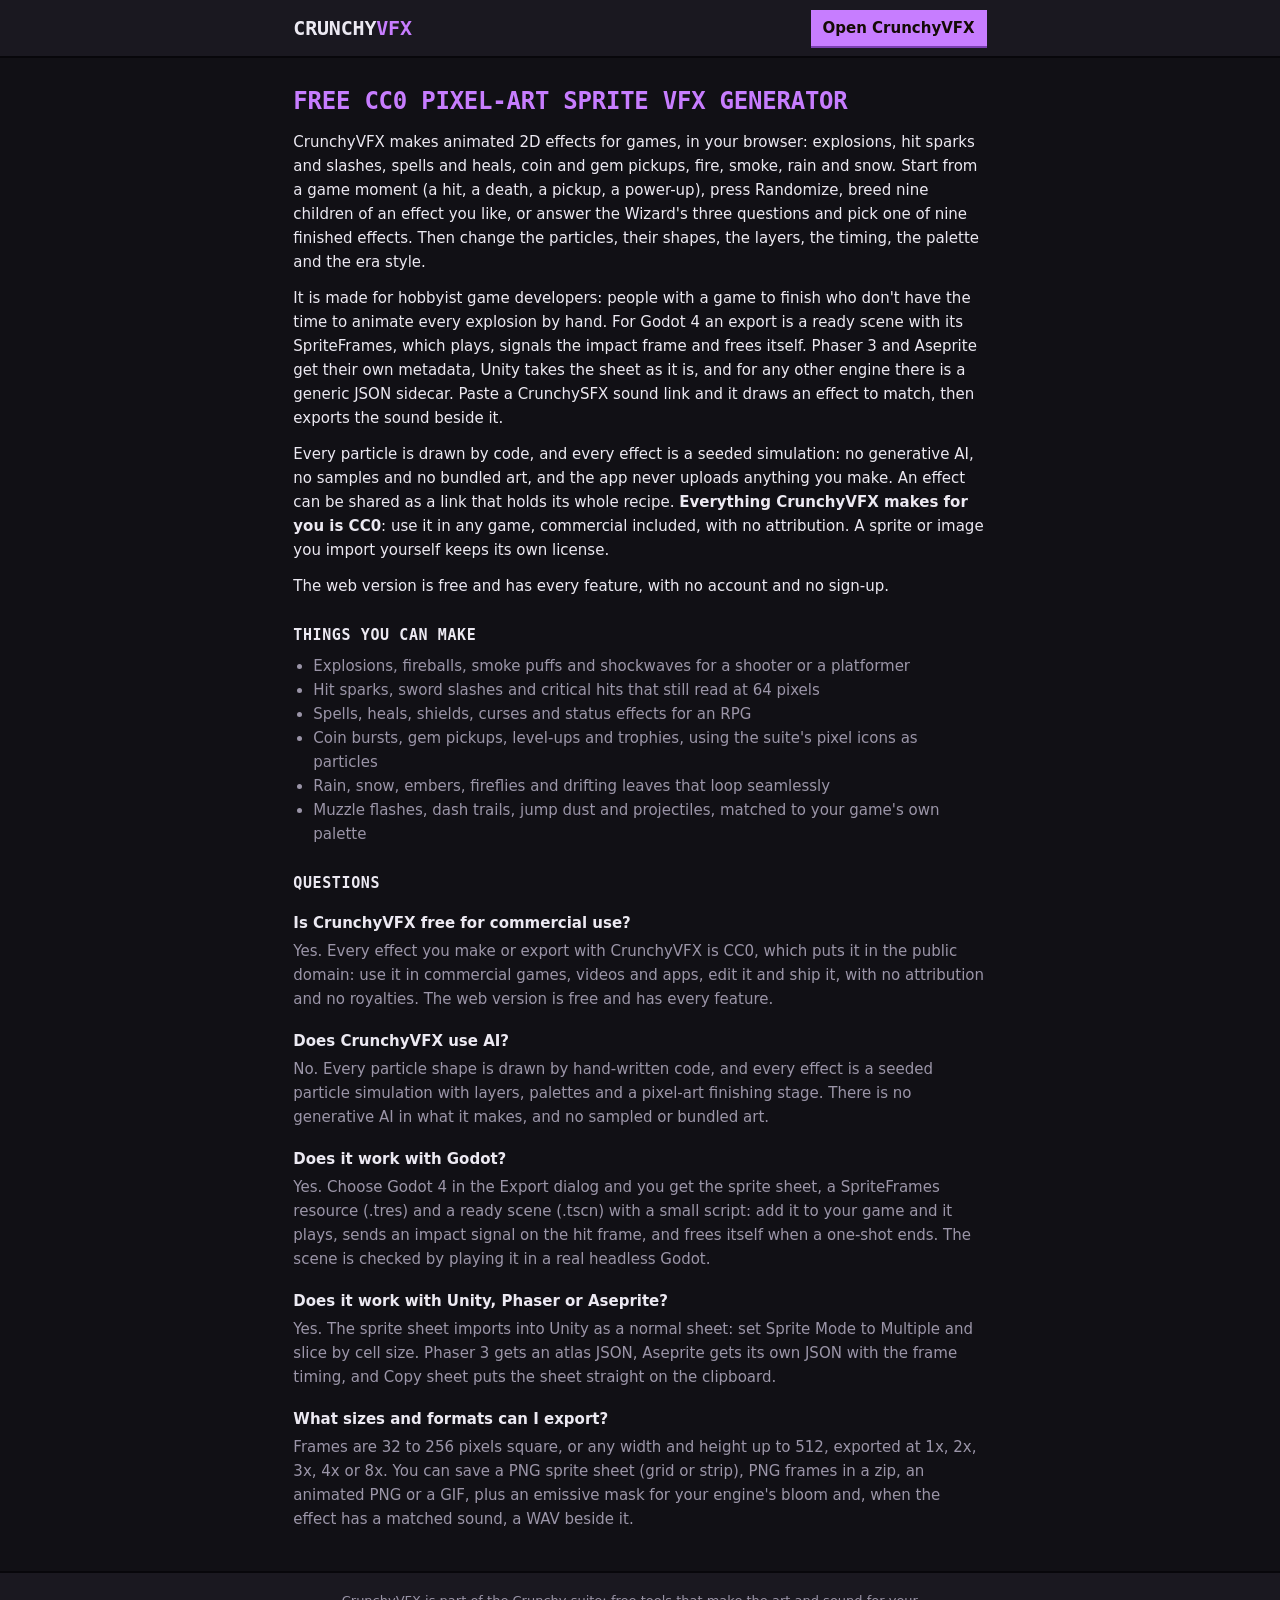
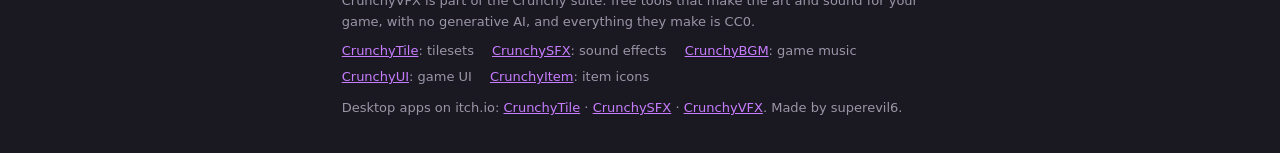
==== about.html @ 85d282c9 "american spelling" ====
<!doctype html>
<html lang="en">
<head>
<meta charset="utf-8">
<meta name="viewport" content="width=device-width, initial-scale=1">
<title>About CrunchyVFX: free CC0 pixel-art sprite VFX generator</title>
<meta name="description" content="What CrunchyVFX makes, who it is for and how it exports: free animated pixel-art game effects for Godot and more. No generative AI. Output is CC0.">
<link rel="canonical" href="https://crunchyvfx.com/about">
<meta name="theme-color" content="#14121a">
<link rel="icon" href="favicon.png" sizes="32x32" type="image/png">
<link rel="apple-touch-icon" href="apple-touch-icon.png">
<meta property="og:type" content="website">
<meta property="og:site_name" content="CrunchyVFX">
<meta property="og:title" content="About CrunchyVFX: free CC0 pixel-art sprite VFX generator">
<meta property="og:description" content="What CrunchyVFX makes, who it is for and how it exports: free animated pixel-art game effects for Godot and more. No generative AI. Output is CC0.">
<meta property="og:url" content="https://crunchyvfx.com/about">
<meta property="og:image" content="https://crunchyvfx.com/og.png">
<meta name="twitter:card" content="summary_large_image">
<meta name="twitter:title" content="About CrunchyVFX: free CC0 pixel-art sprite VFX generator">
<meta name="twitter:description" content="What CrunchyVFX makes, who it is for and how it exports: free animated pixel-art game effects for Godot and more. No generative AI. Output is CC0.">
<meta name="twitter:image" content="https://crunchyvfx.com/og.png">
<!-- THE ABOUT PAGE (VFX-DESIGN §29): the website's words, for people who land here from a search and the crawlers that
     send them. Static: no script but the FAQ's JSON-LD (= the visible FAQ, word for word; tests/seo.test.mjs checks, and
     the suite footer against suite.js). Web only: never in the desktop bundle. Served at /about. -->
<script type="application/ld+json">
{
  "@context": "https://schema.org",
  "@type": "FAQPage",
  "mainEntity": [
    {
      "@type": "Question",
      "name": "Is CrunchyVFX free for commercial use?",
      "acceptedAnswer": {
        "@type": "Answer",
        "text": "Yes. Every effect you make or export with CrunchyVFX is CC0, which puts it in the public domain: use it in commercial games, videos and apps, edit it and ship it, with no attribution and no royalties. The web version is free and has every feature."
      }
    },
    {
      "@type": "Question",
      "name": "Does CrunchyVFX use AI?",
      "acceptedAnswer": {
        "@type": "Answer",
        "text": "No. Every particle shape is drawn by hand-written code, and every effect is a seeded particle simulation with layers, palettes and a pixel-art finishing stage. There is no generative AI in what it makes, and no sampled or bundled art."
      }
    },
    {
      "@type": "Question",
      "name": "Does it work with Godot?",
      "acceptedAnswer": {
        "@type": "Answer",
        "text": "Yes. Choose Godot 4 in the Export dialog and you get the sprite sheet, a SpriteFrames resource (.tres) and a ready scene (.tscn) with a small script: add it to your game and it plays, sends an impact signal on the hit frame, and frees itself when a one-shot ends. The scene is checked by playing it in a real headless Godot."
      }
    },
    {
      "@type": "Question",
      "name": "Does it work with Unity, Phaser or Aseprite?",
      "acceptedAnswer": {
        "@type": "Answer",
        "text": "Yes. The sprite sheet imports into Unity as a normal sheet: set Sprite Mode to Multiple and slice by cell size. Phaser 3 gets an atlas JSON, Aseprite gets its own JSON with the frame timing, and Copy sheet puts the sheet straight on the clipboard."
      }
    },
    {
      "@type": "Question",
      "name": "What sizes and formats can I export?",
      "acceptedAnswer": {
        "@type": "Answer",
        "text": "Frames are 32 to 256 pixels square, or any width and height up to 512, exported at 1x, 2x, 3x, 4x or 8x. You can save a PNG sprite sheet (grid or strip), PNG frames in a zip, an animated PNG or a GIF, plus an emissive mask for your engine's bloom and, when the effect has a matched sound, a WAV beside it."
      }
    }
  ]
}
</script>
<link rel="stylesheet" href="crunchy-base.css">
<style>
  :root { --accent: #c77dff; --accent-dk: #7a3fb0; }
  * { box-sizing: border-box; }
  html { background: var(--bg); }
  body { margin: 0; background: var(--bg); color: var(--ink); font: 15px/1.6 var(--font); }
  .top { background: var(--panel); border-bottom: 2px solid var(--drop); }
  .top > div, main, .suitelinks > div { max-width: 76ch; margin: 0 auto; padding-left: 16px; padding-right: 16px; }
  .top > div { display: flex; flex-wrap: wrap; align-items: center; gap: 8px 16px; padding-top: 10px; padding-bottom: 10px; }
  .brand { font: 800 20px/1.2 var(--head); text-transform: uppercase; letter-spacing: -0.01em; color: var(--ink); }
  .brand b { color: var(--accent); }
  .open { margin-left: auto; color: var(--on-accent); background: var(--accent); box-shadow: 0 2px 0 var(--accent-dk);
          padding: 6px 12px; font-weight: 700; text-decoration: none; }
  main { padding-top: 28px; padding-bottom: 28px; overflow-wrap: break-word; }
  h1 { margin: 0 0 14px; font: 700 24px/1.25 var(--head); text-transform: uppercase; letter-spacing: -0.01em; color: var(--accent); }
  h2 { margin: 28px 0 8px; font: 700 15px/1.3 var(--head); text-transform: uppercase; letter-spacing: .04em; color: var(--ink); }
  h3 { margin: 18px 0 4px; font-size: 15px; color: var(--ink); }
  p { margin: 0 0 12px; }
  .faq p, li { color: var(--muted); }
  ul { margin: 0; padding-left: 20px; }
  a { color: var(--accent); }
  .suitelinks { border-top: 2px solid var(--drop); background: var(--panel); color: var(--muted); font-size: 13px; }
  .suitelinks > div { padding-top: 18px; padding-bottom: 26px; }
  .suitelinks p { margin: 0 0 8px; }
  .suitelinks ul { list-style: none; padding: 0; margin: 0 0 10px; display: flex; flex-wrap: wrap; gap: 6px 18px; }
</style>
</head>
<body>
<header class="top"><div>
  <span class="brand">crunchy<b>VFX</b></span>
  <a class="open" href="index.html">Open CrunchyVFX</a>
</div></header>
<main>
  <h1 id="aboutTitle">Free CC0 pixel-art sprite VFX generator</h1>
  <p>CrunchyVFX makes animated 2D effects for games, in your browser: explosions, hit sparks and slashes, spells and heals,
    coin and gem pickups, fire, smoke, rain and snow. Start from a game moment (a hit, a death, a pickup, a power-up), press
    Randomize, breed nine children of an effect you like, or answer the Wizard's three questions and pick one of nine finished
    effects. Then change the particles, their shapes, the layers, the timing, the palette and the era style.</p>
  <p>It is made for hobbyist game developers: people with a game to finish who don't have the time to animate every
    explosion by hand. For Godot 4 an export is a ready scene with its SpriteFrames, which plays, signals the impact frame and
    frees itself. Phaser 3 and Aseprite get their own metadata, Unity takes the sheet as it is, and for any other engine there
    is a generic JSON sidecar. Paste a CrunchySFX sound link and it draws an effect to match, then exports the sound beside it.</p>
  <p>Every particle is drawn by code, and every effect is a seeded simulation: no generative AI, no samples and no bundled
    art, and the app never uploads anything you make. An effect can be shared as a link that holds its whole recipe.
    <strong>Everything CrunchyVFX makes for you is CC0</strong>: use it in any game, commercial included, with no
    attribution. A sprite or image you import yourself keeps its own license.</p>
  <p>The web version is free and has every feature, with no account and no sign-up.</p>
  <h2>Things you can make</h2>
  <ul>
    <li>Explosions, fireballs, smoke puffs and shockwaves for a shooter or a platformer</li>
    <li>Hit sparks, sword slashes and critical hits that still read at 64 pixels</li>
    <li>Spells, heals, shields, curses and status effects for an RPG</li>
    <li>Coin bursts, gem pickups, level-ups and trophies, using the suite's pixel icons as particles</li>
    <li>Rain, snow, embers, fireflies and drifting leaves that loop seamlessly</li>
    <li>Muzzle flashes, dash trails, jump dust and projectiles, matched to your game's own palette</li>
  </ul>
  <h2>Questions</h2>
  <div class="faq">
    <h3>Is CrunchyVFX free for commercial use?</h3>
    <p>Yes. Every effect you make or export with CrunchyVFX is CC0, which puts it in the public domain: use it in commercial games, videos and apps, edit it and ship it, with no attribution and no royalties. The web version is free and has every feature.</p>
    <h3>Does CrunchyVFX use AI?</h3>
    <p>No. Every particle shape is drawn by hand-written code, and every effect is a seeded particle simulation with layers, palettes and a pixel-art finishing stage. There is no generative AI in what it makes, and no sampled or bundled art.</p>
    <h3>Does it work with Godot?</h3>
    <p>Yes. Choose Godot 4 in the Export dialog and you get the sprite sheet, a SpriteFrames resource (.tres) and a ready scene (.tscn) with a small script: add it to your game and it plays, sends an impact signal on the hit frame, and frees itself when a one-shot ends. The scene is checked by playing it in a real headless Godot.</p>
    <h3>Does it work with Unity, Phaser or Aseprite?</h3>
    <p>Yes. The sprite sheet imports into Unity as a normal sheet: set Sprite Mode to Multiple and slice by cell size. Phaser 3 gets an atlas JSON, Aseprite gets its own JSON with the frame timing, and Copy sheet puts the sheet straight on the clipboard.</p>
    <h3>What sizes and formats can I export?</h3>
    <p>Frames are 32 to 256 pixels square, or any width and height up to 512, exported at 1x, 2x, 3x, 4x or 8x. You can save a PNG sprite sheet (grid or strip), PNG frames in a zip, an animated PNG or a GIF, plus an emissive mask for your engine's bloom and, when the effect has a matched sound, a WAV beside it.</p>
  </div>
</main>
<footer class="suitelinks"><div>
  <p>CrunchyVFX is part of the Crunchy suite: free tools that make the art and sound for your game, with no generative
    AI, and everything they make is CC0.</p>
  <ul>
    <li><a href="https://crunchytile.com/">CrunchyTile</a>: tilesets</li>
    <li><a href="https://crunchysfx.com/">CrunchySFX</a>: sound effects</li>
    <li><a href="https://crunchybgm.com/">CrunchyBGM</a>: game music</li>
    <li><a href="https://crunchyui.com/">CrunchyUI</a>: game UI</li>
    <li><a href="https://crunchyitem.com/">CrunchyItem</a>: item icons</li>
  </ul>
  <p>Desktop apps on itch.io: <a href="https://sevi66.itch.io/crunchytile">CrunchyTile</a> ·
    <a href="https://sevi66.itch.io/crunchysfx">CrunchySFX</a> ·
    <a href="https://sevi66.itch.io/crunchyvfx">CrunchyVFX</a>. Made by superevil6.</p>
</div></footer>
</body>
</html>
---- crunchy-base.css ----
/* GENERATED from crunchyCore/crunchy-base.css @ cae0419 by tools/pull-core.mjs. DO NOT EDIT HERE: edit crunchyCore, then pull. */
/* sha256 6069ea8cde626674b83e92da8fc13d6b757563360e84878145771b644ffc23b1 */
/* CRUNCHY BASE — the Crunchy suite's shared look (CONSOLIDATION-PLAN.md §9, TILE-DESIGN.md §105).
 *
 * CANONICAL HERE; every Crunchy tool copies it unchanged. It is linked BEFORE the app's own stylesheet, which
 * keeps only its layout and its accent (--accent, --accent-dk). Nothing in it names an app's classes.
 *
 * The look is chrome that belongs to pixel art (a friend on CrunchyBGM: "too round, and was obviously AI
 * generated, make it more angular"): square corners, 1 px solid borders, HARD offset shadows (a step, never a
 * blur), no gradients, no glows, pixel icons (crunchy-icons.js) instead of emoji.
 *
 * --base-build is checked by the app's index.html, as --css-build is; tools/pull-core.mjs moves the app's `want` when
 * it pulls a new one. What each bump changed is in CHANGELOG.md: read it before pulling.
 *
 * FLOOR AND DEFAULT. Rules marked FLOOR are the suite's shared look: an app must NOT override them, or the apps stop
 * looking like siblings (square corners, the hard step and lift instead of blur, the neutrals, the accent pairing,
 * no gradients or glows). Everything else here is a DEFAULT: override it freely for the app's layout and density
 * (sizes, padding, fonts on a particular control). An app's own stylesheet loads after this one, so it wins any tie.
 */
:root {
  --base-build: 9;
  color-scheme: dark;

  /* FLOOR. The neutrals: one set for the whole suite. CONSUMERS MEASURE AGAINST THESE: CrunchyUI scores every kit's
     artwork against --panel and --panel2 (best-separated color must clear 25 from each ground; headroom 2.4 at
     build 1), so moving --panel or --panel2 is a change to a consumer's test data. Name it in CHANGELOG.md. */
  --bg: #111015;
  --panel: #1a1820;
  --panel2: #23202b;
  --line: #3b3746;
  --line2: #575167;
  --ink: #ece9f2;
  --muted: #9b95a8;
  --bad: #ff8f97;
  --info: #b9c6d8;          /* secondary marks (badges, linked) — a neutral, never a second accent */
  --accent2: var(--info);   /* the old name, kept so older blocks still resolve */

  /* each app sets its own pair (CONSOLIDATION-PLAN.md §9); these are only the fallback */
  --accent: #ff7a45;
  --accent-dk: #a9431c;
  --on-accent: #140b06;     /* text on an accent fill: dark, readable on all six accents */

  /* depth is a hard step, not a blur */
  --drop: #08070b;
  --step: 2px;
  --lift: 6px 6px 0 var(--drop);   /* dialogs and floating cards */

  --font: ui-sans-serif, system-ui, "Segoe UI", Roboto, sans-serif;
  --head: ui-monospace, "JetBrains Mono", "DejaVu Sans Mono", Menlo, Consolas, monospace;
}

/* FLOOR. Square: an app rounds something only on purpose, and then by 2 px at most. */
*, *::before, *::after { border-radius: 0; }

body { background: var(--bg); color: var(--ink); font: 13px/1.5 var(--font); }
* { scrollbar-color: var(--line2) var(--bg); scrollbar-width: thin; }

/* the app name: heavy, tight, capitals; the second word in the accent (Crunchy<span>Tile</span>) */
header h1 { font-family: var(--head); font-weight: 800; text-transform: uppercase; letter-spacing: -0.01em; }
header h1 span { color: var(--accent); }

/* BUTTONS AND SELECTS. FLOOR: the hard step (box-shadow on --step/--drop, never a blur), the 1 px solid border, the
   pressed sink, the primary on --accent/--accent-dk/--on-accent. DEFAULT: padding, font size, hover tint. */
select, button, input, textarea { font: inherit; color: var(--ink); }
select, button {
  background: var(--panel2);
  border: 1px solid var(--line2);
  padding: 3px 8px;
  box-shadow: var(--step) var(--step) 0 var(--drop);
}
button { cursor: pointer; }
button:hover { border-color: var(--accent); background: #2b2734; }
button:active { transform: translate(1px, 1px); box-shadow: 1px 1px 0 var(--drop); }
button:disabled { transform: none; }
button.primary { background: var(--accent); border-color: var(--accent); color: var(--on-accent); font-weight: 700;
                 box-shadow: var(--step) var(--step) 0 var(--accent-dk); }
button.primary:hover { background: var(--accent); border-color: var(--ink); }

input[type="text"], input[type="search"], input[type="number"], textarea {
  background: var(--bg); border: 1px solid var(--line2); padding: 3px 7px;
}
input:focus-visible, select:focus-visible, button:focus-visible, textarea:focus-visible {
  outline: 1px solid var(--accent); outline-offset: 1px;
}

/* SLIDERS. DEFAULT, except the square knob and flat track (FLOOR). */
input[type="range"] { -webkit-appearance: none; appearance: none; width: 100%; height: 16px; background: transparent; }
input[type="range"]::-moz-range-track { height: 4px; background: var(--line2); border: 0; }
input[type="range"]::-moz-range-progress { height: 4px; background: var(--accent); }
input[type="range"]::-moz-range-thumb { width: 8px; height: 14px; border: 1px solid var(--drop); border-radius: 0;
                                        background: var(--ink); box-shadow: 1px 1px 0 var(--drop); }
input[type="range"]::-webkit-slider-runnable-track { height: 4px; background: var(--line2); }
input[type="range"]::-webkit-slider-thumb { -webkit-appearance: none; width: 8px; height: 14px; margin-top: -5px;
                                            border: 1px solid var(--drop); border-radius: 0; background: var(--ink); }
input[type="radio"] { accent-color: var(--accent); }
/* CHECKBOXES. FLOOR: square, drawn here rather than by the platform (WebKit's is round), a filled accent square when on. */
input[type="checkbox"] { -webkit-appearance: none; appearance: none; width: 16px; height: 16px; margin: 0; flex: none;
                         display: inline-grid; place-content: center; vertical-align: -3px; cursor: pointer;
                         background: var(--bg); border: 1px solid var(--line2); box-shadow: 1px 1px 0 var(--drop); }
input[type="checkbox"]::before { content: ""; width: 8px; height: 8px; background: var(--accent); transform: scale(0); }
input[type="checkbox"]:checked::before { transform: scale(1); }
input[type="checkbox"]:checked { border-color: var(--accent); }
input[type="checkbox"]:disabled { opacity: .45; cursor: default; }

/* PIXEL ICONS (crunchy-icons.js): 12 x 12 cells, one CSS pixel each, in the text's color */
.pxi { width: 12px; height: 12px; flex: none; vertical-align: -1px; margin-right: 6px; fill: currentColor;
       shape-rendering: crispEdges; }

/* ===== THE SHARED DIALOGS (build 3): library.js's Library and suite.js's Crunchy suite, styled once for every app.
   Only the tokens above and `lib-*` / `suite-*` classes. An app's own stylesheet keeps nothing for them but its own
   placement (its buttons that open them). DEFAULT throughout, except the square corners, borders and lift (FLOOR). */

/* THE LIBRARY (library.js): the desktop asset viewer. Self-hiding, as a host may lack a global [hidden] rule. */
.lib-overlay[hidden] { display: none !important; }
.lib-overlay { position: fixed; inset: 0; z-index: 250; background: rgba(8, 7, 12, 0.78); display: flex;
               align-items: center; justify-content: center; }
.lib-panel { width: min(1100px, 94vw); height: min(820px, 90vh); display: flex; flex-direction: column; gap: 10px;
             background: var(--panel); border: 2px solid var(--line2); box-shadow: var(--lift); padding: 14px 16px; }
.lib-busy .lib-panel { cursor: progress; }
.lib-top, .lib-bar, .lib-tools, .lib-link { display: flex; align-items: center; gap: 8px; flex-wrap: wrap; }
.lib-title { margin: 0; font: 700 16px/1.4 var(--head); text-transform: uppercase; letter-spacing: .03em; color: var(--accent); }
.lib-spacer { flex: 1; }
.lib-close { font-size: 16px; line-height: 1; padding: 4px 9px; }
.lib-path { font-size: 11px; color: var(--muted); overflow: hidden; text-overflow: ellipsis; white-space: nowrap; max-width: 46ch; }
.lib-links { display: grid; gap: 6px; background: var(--panel2); border: 1px solid var(--line); padding: 8px 10px; }
.lib-link strong { min-width: 4.5em; }
.lib-link.linked strong { color: var(--info); }
.lib-toggle { font-size: 12px; display: inline-flex; align-items: center; gap: 4px; }
.lib-search { flex: 1; min-width: 14em; }
.lib-chip { font-size: 12px; padding: 3px 10px; box-shadow: none; }
.lib-chip.on { background: var(--accent); border-color: var(--accent); color: var(--on-accent); }
.lib-grid { flex: 1; overflow: auto; padding-right: 4px; }
.lib-h { font: 700 11px/1.5 var(--head); text-transform: uppercase; letter-spacing: .08em; color: var(--muted); margin: 10px 0 6px; }
.lib-cards { display: grid; grid-template-columns: repeat(auto-fill, minmax(150px, 1fr)); gap: 10px; }
.lib-card { background: var(--panel2); border: 1px solid var(--line2); padding: 6px; display: flex;
            flex-direction: column; gap: 4px; min-width: 0; box-shadow: var(--step) var(--step) 0 var(--drop); }
.lib-pic { padding: 6px; height: 110px; display: flex; align-items: center; justify-content: center; overflow: hidden;
           background: var(--bg); border: 1px solid var(--drop); }
.lib-thumb { image-rendering: pixelated; width: 100%; height: 100%; object-fit: contain; }
.lib-name { font-size: 13px; font-weight: 600; overflow: hidden; text-overflow: ellipsis; white-space: nowrap; cursor: text; }
.lib-rename { width: 100%; font-size: 13px; }
.lib-meta { font-size: 11px; color: var(--muted); }
.lib-badges { display: flex; gap: 4px; flex-wrap: wrap; }
.lib-badge { font-size: 10px; padding: 0 5px; border: 1px solid var(--info); color: var(--info); }
.lib-badge.hot { border-color: var(--accent); background: var(--accent); color: var(--on-accent); font-weight: 700; }
.lib-acts { display: flex; gap: 4px; flex-wrap: wrap; }
.lib-acts button { font-size: 11px; padding: 2px 6px; }
.lib-danger.armed { border-color: var(--bad); color: var(--bad); }
.lib-start { flex: 1; overflow: auto; display: flex; flex-direction: column; gap: 6px; align-items: flex-start; }
.lib-recent { display: flex; flex-direction: column; align-items: flex-start; gap: 1px; min-width: 24em; text-align: left; }
.lib-hint { color: var(--muted); font-size: 13px; max-width: 70ch; }
.lib-status { font-size: 12px; color: var(--muted); min-height: 1.5em; }

/* THE LIBRARY AS A DOCKED PANEL (library.js build 2, DESKTOP-ROADMAP.md): the app places `opts.dock`; the panel fills
   it, one column of narrower cards, and the suite view (what the other Crunchy tools planted in the same game) under. */
.lib-dock[hidden] { display: none !important; }
.lib-dock { height: 100%; min-height: 0; display: flex; flex-direction: column; background: var(--panel);
            border-left: 2px solid var(--line2); }
.lib-panel.lib-docked { width: auto; height: 100%; padding: 10px 12px; gap: 8px; border: 0; box-shadow: none; }
.lib-docked .lib-cards { grid-template-columns: repeat(auto-fill, minmax(120px, 1fr)); gap: 8px; }
.lib-docked .lib-pic { height: 84px; }
.lib-docked .lib-path { max-width: 22ch; }
.lib-tabs { display: flex; gap: 2px; flex-wrap: wrap; border-bottom: 2px solid var(--line2); }
.lib-tab { box-shadow: none; border-bottom: 0; background: var(--bg); color: var(--muted); font: 11px/1.6 var(--head);
           text-transform: uppercase; letter-spacing: .04em; padding: 3px 10px; }
.lib-tab.on { background: var(--panel2); color: var(--ink); border-color: var(--line2); border-top: 2px solid var(--accent); }
.lib-own { display: flex; flex-direction: column; gap: 6px; }
.lib-suite { border-top: 1px solid var(--line); padding-top: 6px; display: grid; gap: 4px; }
.lib-suite-row { display: flex; align-items: center; gap: 8px; flex-wrap: wrap; font-size: 12.5px; }
.lib-suite-row .lib-meta { flex: 1; }

/* THE CRUNCHY SUITE (suite.js). Each row carries its tool's accent as --tool (suite.js sets it): a stripe on the left,
   its icon, and the "you're here" mark, so the apps read as siblings, each in its own color. */
.suite-overlay[hidden] { display: none !important; }
.suite-overlay { position: fixed; inset: 0; z-index: 260; background: rgba(8, 7, 12, 0.78); display: flex;
                 align-items: center; justify-content: center; padding: 16px; }
.suite-panel { width: min(640px, 100%); max-height: 100%; overflow: auto; background: var(--panel);
               border: 2px solid var(--line2); box-shadow: var(--lift); padding: 16px 18px; }
.suite-head { display: flex; align-items: center; gap: 8px; }
.suite-title { margin: 0; flex: 1; font: 700 17px/1.4 var(--head); text-transform: uppercase; letter-spacing: .03em; color: var(--accent); }
.suite-close { font-size: 16px; line-height: 1; padding: 4px 9px; }
.suite-line { margin: 6px 0 12px; color: var(--ink); }
.suite-list { display: grid; gap: 8px; }
.suite-tool { display: flex; align-items: center; gap: 12px; background: var(--panel2); border: 1px solid var(--line);
              border-left: 4px solid var(--tool, var(--line2)); padding: 10px 12px; }
.suite-tool.here { border-color: var(--tool, var(--accent)); }
.suite-icon { flex: none; width: 28px; text-align: center; font-size: 22px; color: var(--tool, var(--info)); }
.suite-icon .pxi { width: 24px; height: 24px; margin: 0; vertical-align: middle; }
.suite-body { flex: 1; display: flex; flex-direction: column; gap: 2px; min-width: 0; }
.suite-name { font-size: 14px; }
.suite-what { font-size: 12.5px; color: var(--muted); }
.suite-go { display: flex; flex-direction: column; align-items: flex-end; gap: 4px; white-space: nowrap; }
.suite-link { font-size: 12.5px; color: var(--ink); text-decoration: none; background: var(--panel); border: 1px solid var(--line2);
              padding: 3px 9px; box-shadow: var(--step) var(--step) 0 var(--drop); }
.suite-link:hover { border-color: var(--tool, var(--accent)); }
.suite-here, .suite-soon { font-size: 12px; color: var(--muted); }
.suite-here { color: var(--tool, var(--accent)); font-weight: 700; }
.suite-foot { margin: 12px 0 0; font-size: 12px; color: var(--muted); }
@media (max-width: 520px) { .suite-tool { flex-wrap: wrap; } .suite-go { flex-direction: row; } }

/* THE SETTINGS DIALOG (settings.js): a row per preference, the label and its explanation left, the control right. */
.set-overlay[hidden] { display: none !important; }
.set-overlay { position: fixed; inset: 0; z-index: 260; background: rgba(8, 7, 12, 0.78); display: flex;
               align-items: center; justify-content: center; padding: 16px; }
.set-panel { width: min(620px, 100%); max-height: 100%; overflow: auto; background: var(--panel);
             border: 2px solid var(--line2); box-shadow: var(--lift); padding: 16px 18px; }
.set-head { display: flex; align-items: baseline; gap: 10px; flex-wrap: wrap; margin-bottom: 6px; }
.set-title { margin: 0; font: 700 17px/1.4 var(--head); text-transform: uppercase; letter-spacing: .03em; color: var(--accent); }
.set-hint { flex: 1; font-size: 12px; color: var(--muted); }
.set-close { font-size: 16px; line-height: 1; padding: 4px 9px; }
.setrow { display: flex; align-items: flex-start; gap: 16px; padding: 12px 0; border-bottom: 1px solid var(--line); }
.setrow:last-of-type { border-bottom: 0; }
.setlbl { flex: 1; font-size: 13.5px; color: var(--ink); display: flex; flex-direction: column; gap: 3px; }
.setsub { font-size: 12px; color: var(--muted); line-height: 1.45; }
.setchk { margin-top: 2px; }
.setchk input { width: 18px; height: 18px; }
.setchk input::before { width: 10px; height: 10px; }
.set-btn { flex: none; white-space: nowrap; }
.set-el { flex: none; display: flex; flex-wrap: wrap; gap: 6px; align-items: center; justify-content: flex-end; max-width: 60%; }

/* FEEDBACK (feedback.js): the person writes, sees every detail that would go with it, and sends from their own mail. */
.fb-overlay[hidden] { display: none !important; }
.fb-overlay { position: fixed; inset: 0; z-index: 260; background: rgba(8, 7, 12, 0.78); display: flex;
              align-items: center; justify-content: center; padding: 16px; }
.fb-panel { width: min(620px, 100%); max-height: 100%; overflow: auto; background: var(--panel);
            border: 2px solid var(--line2); box-shadow: var(--lift); padding: 16px 18px; display: flex; flex-direction: column; gap: 10px; }
.fb-head { display: flex; align-items: baseline; gap: 10px; flex-wrap: wrap; }
.fb-title { margin: 0; font: 700 17px/1.4 var(--head); text-transform: uppercase; letter-spacing: .03em; color: var(--accent); }
.fb-hint { flex: 1; font-size: 12px; color: var(--muted); }
.fb-close { font-size: 16px; line-height: 1; padding: 4px 9px; }
.fb-field { display: flex; flex-direction: column; gap: 4px; }
.fb-label { font-size: 12.5px; color: var(--muted); }
.fb-text { width: 100%; resize: vertical; min-height: 54px; font: inherit; color: var(--ink); background: var(--bg);
           border: 1px solid var(--line2); padding: 6px 8px; }
.fb-details { display: flex; flex-direction: column; gap: 4px; max-height: 180px; overflow: auto; padding: 6px 8px;
              background: var(--panel2); border: 1px solid var(--line); font-size: 12px; }
.fb-det { display: flex; gap: 6px; align-items: flex-start; color: var(--muted); }
.fb-det b { color: var(--ink); font-weight: 600; white-space: nowrap; }
.fb-val { white-space: pre-wrap; overflow-wrap: anywhere; }
.fb-foot { display: flex; align-items: center; gap: 10px; flex-wrap: wrap; }
.fb-said { flex: 1; font-size: 12px; color: var(--muted); }

/* THE WEB'S ONE INVITATION (desktop.js): the header button, and what the desktop adds. */
.desk-cta { white-space: nowrap; border-color: var(--accent); color: var(--accent); }
.desk-overlay[hidden] { display: none !important; }
.desk-overlay { position: fixed; inset: 0; z-index: 260; background: rgba(8, 7, 12, 0.78); display: flex;
                align-items: center; justify-content: center; padding: 16px; }
.desk-panel { width: min(600px, 100%); max-height: 100%; overflow: auto; background: var(--panel);
              border: 2px solid var(--line2); box-shadow: var(--lift); padding: 16px 18px; }
.desk-head { display: flex; align-items: center; gap: 8px; }
.desk-title { margin: 0; flex: 1; font: 700 17px/1.4 var(--head); text-transform: uppercase; letter-spacing: .03em; color: var(--accent); }
.desk-close { font-size: 16px; line-height: 1; padding: 4px 9px; }
.desk-line { margin: 6px 0 10px; color: var(--ink); }
.desk-adds { margin: 0; padding: 0 0 0 18px; display: grid; gap: 6px; list-style: square; }
.desk-adds li { color: var(--muted); }
.desk-adds b { color: var(--ink); }
.desk-note { margin: 12px 0; padding: 8px 10px; border-left: 3px solid var(--accent); background: var(--panel2); font-size: 12.5px; }
.desk-foot { display: flex; align-items: center; gap: 12px; flex-wrap: wrap; }
.desk-hint { font-size: 12px; color: var(--muted); }

/* THE DESKTOP TOUR (desktop.js build 2): four panels, each a live miniature drawn in the page. The stage is a picture
   (inert); the Library in it is the real library.js, docked. Prefixed dtour-: an app's own first-run tour keeps tour-. */
.dtour-overlay { position: fixed; inset: 0; z-index: 270; background: rgba(8, 7, 12, 0.82); display: flex;
                 align-items: center; justify-content: center; padding: 16px; }
.dtour-panel { width: min(760px, 100%); max-height: 100%; overflow: auto; background: var(--panel); border: 2px solid var(--line2);
               box-shadow: var(--lift); padding: 14px 18px 16px; display: flex; flex-direction: column; gap: 8px; }
.dtour-head { display: flex; align-items: center; gap: 10px; }
.dtour-kicker { flex: 1; display: inline-flex; align-items: center; gap: 6px; font: 700 11px/1.5 var(--head);
                text-transform: uppercase; letter-spacing: .08em; color: var(--muted); }
.dtour-step { font: 11px/1.5 var(--head); color: var(--muted); }
.dtour-x { font-size: 16px; line-height: 1; padding: 4px 9px; }
.dtour-title { margin: 0; font: 700 19px/1.3 var(--head); text-transform: uppercase; letter-spacing: .03em; color: var(--accent); }
.dtour-line { margin: 0; color: var(--ink); font-size: 13.5px; min-height: 3em; }
.dtour-stage { position: relative; height: 350px; overflow: hidden; background: var(--bg); border: 2px solid var(--line2);
               padding: 12px; display: flex; gap: 12px; align-items: stretch; user-select: none; }
.dtour-end[hidden] { display: none !important; }
.dtour-end { display: flex; flex-direction: column; gap: 8px; padding: 8px 10px; border-left: 3px solid var(--accent); background: var(--panel2); }
.dtour-closing { margin: 0; font-size: 13.5px; color: var(--ink); }
.dtour-getrow { display: flex; align-items: center; gap: 12px; flex-wrap: wrap; }
.dtour-soon { font-size: 12px; color: var(--muted); }
.dtour-coming { font: 700 12px/1.5 var(--head); text-transform: uppercase; letter-spacing: .05em; color: var(--accent);
                border: 1px dashed var(--accent); padding: 3px 9px; }
.dtour-foot { display: flex; align-items: center; gap: 10px; }
.dtour-dots { flex: 1; display: flex; justify-content: center; gap: 8px; }
.dtour-dot { width: 12px; height: 12px; padding: 0; box-shadow: none; background: var(--bg); border: 2px solid var(--line2); }
.dtour-dot.on { background: var(--accent); border-color: var(--accent); }
.dtour-link { border-color: var(--accent); color: var(--accent); }
/* the miniatures */
.dtour-btn { display: inline-block; padding: 3px 12px; font-size: 12px; border: 1px solid var(--line2); background: var(--panel2);
             box-shadow: var(--step) var(--step) 0 var(--drop); transition: transform .08s, box-shadow .08s; }
.dtour-btn.primary { background: var(--accent); border-color: var(--accent); color: var(--on-accent); font-weight: 700;
                     box-shadow: var(--step) var(--step) 0 var(--accent-dk); }
.dtour-btn.press { transform: translate(var(--step), var(--step)); box-shadow: 0 0 0 var(--drop); outline: 2px solid var(--ink); }
.dtour-fic { display: inline-block; width: 10px; height: 8px; margin-right: 6px; background: var(--line2); flex: none; }
.dtour-dlg { flex: 1; display: flex; flex-direction: column; background: var(--panel); border: 1px solid var(--line2);
             box-shadow: var(--lift); transition: opacity .4s, transform .4s; }
.dtour-dlg.done { opacity: .25; transform: translateY(6px); }
.dtour-dlgbar { padding: 6px 10px; font: 700 11px/1.5 var(--head); text-transform: uppercase; letter-spacing: .05em;
                color: var(--muted); border-bottom: 1px solid var(--line); }
.dtour-dlgbody { flex: 1; display: flex; min-height: 0; }
.dtour-places { flex: 0 0 120px; padding: 8px 6px; border-right: 1px solid var(--line); display: flex; flex-direction: column; gap: 2px; font-size: 12.5px; color: var(--muted); }
.dtour-place { padding: 3px 8px; }
.dtour-place.on { color: var(--ink); background: var(--panel2); }
.dtour-dlglist { flex: 1; padding: 6px; display: flex; flex-direction: column; gap: 2px; }
.dtour-dlgrow { display: flex; align-items: center; gap: 4px; padding: 5px 8px; font-size: 13px; border: 1px solid transparent; }
.dtour-dlgrow .dtour-fic { background: var(--info); }
.dtour-dlgrow.sel { background: var(--panel2); border-color: var(--accent); }
.dtour-dlgname { flex: 1; }
.dtour-dlgtag { font: 10px/1.5 var(--head); color: var(--muted); border: 1px solid var(--line2); padding: 0 5px; }
.dtour-dlgfoot { display: flex; align-items: center; gap: 8px; padding: 8px 10px; border-top: 1px solid var(--line); }
.dtour-dlgpath { flex: 1; font: 12px/1.5 var(--head); color: var(--muted); background: var(--bg); border: 1px solid var(--line2); padding: 2px 6px; }
.dtour-result { position: absolute; left: 50%; top: 50%; width: min(420px, calc(100% - 32px)); transform: translate(-50%, -40%);
                opacity: 0; transition: opacity .35s, transform .35s; display: flex; flex-direction: column; gap: 4px;
                background: var(--panel2); border: 2px solid var(--accent); box-shadow: var(--lift); padding: 12px 14px; font-size: 13px; }
.dtour-result.on { opacity: 1; transform: translate(-50%, -50%); }
.dtour-result b { color: var(--accent); font: 700 14px/1.4 var(--head); text-transform: uppercase; }
.dtour-mute { color: var(--muted); font-size: 12px; }
.dtour-editor { flex: 1; min-width: 0; display: flex; flex-direction: column; gap: 10px; }
.dtour-big { flex: 1; min-height: 0; width: 100%; object-fit: contain; image-rendering: pixelated; background: var(--panel); border: 1px solid var(--line2); }
.dtour-saverow { display: flex; gap: 8px; align-items: center; }
.dtour-input { flex: 1; min-height: 1.8em; font-size: 13px; background: var(--bg); border: 1px solid var(--line2); padding: 3px 7px; }
.dtour-input::after { content: ""; display: inline-block; width: 1px; height: 1em; margin-left: 1px; vertical-align: -2px; background: var(--ink); }
.dtour-tree { flex: 1.3; min-width: 0; overflow: hidden; background: var(--panel); border: 1px solid var(--line2);
              font: 12px/1.6 var(--head); padding-bottom: 6px; }
.dtour-treebar { padding: 4px 8px; margin-bottom: 4px; font-weight: 700; color: var(--muted); border-bottom: 1px solid var(--line); }
.dtour-file { display: flex; align-items: center; white-space: nowrap; overflow: hidden; text-overflow: ellipsis; padding-right: 6px; }
.dtour-file.dir .dtour-fic { background: var(--info); }
.dtour-file.new { animation: dtour-in .5s steps(4) both; }
.dtour-file.new:not(.dir) .dtour-fic { background: var(--accent); }
.dtour-file.side { color: var(--muted); }
@keyframes dtour-in { from { background: var(--accent); color: var(--on-accent); } to { background: transparent; } }
.dtour-dock { flex: 1; min-width: 0; min-height: 0; display: flex; flex-direction: column; border: 1px solid var(--line2); }
.dtour-dock .lib-dock { border-left: 0; }
.dtour-dock .lib-panel { padding: 8px 10px; gap: 6px; }
.dtour-dock .lib-grid { overflow: hidden; min-height: 0; }
.dtour-library .lib-acts { display: none; }
.dtour-dock .lib-cards { grid-template-columns: repeat(auto-fill, minmax(104px, 1fr)); gap: 6px; }
.dtour-dock .lib-pic { height: 64px; }
.dtour-dock .lib-acts:empty, .dtour-dock .lib-badges:empty { display: none; }
.dtour-dock .lib-close { display: none; }
.dtour-dock .lib-badge.hot { animation: dtour-in .6s steps(3) both; }
.dtour-dock .lib-acts button.press { transform: translate(1px, 1px); box-shadow: none; outline: 2px solid var(--accent); }
.dtour-guard { flex: 0 0 34%; align-self: flex-end; display: flex; flex-direction: column; gap: 6px; padding: 10px 12px; font-size: 12.5px;
               background: var(--panel2); border: 2px solid var(--bad); box-shadow: var(--lift); opacity: 0; transform: translateY(8px);
               transition: opacity .35s, transform .35s; }
.dtour-guard.on { opacity: 1; transform: none; }
.dtour-guard b { color: var(--bad); font: 700 12px/1.4 var(--head); text-transform: uppercase; letter-spacing: .04em; }
@media (max-width: 620px) {
  .dtour-panel { padding: 12px; }
  .dtour-title { font-size: 16px; }
  .dtour-stage { height: 330px; padding: 8px; flex-direction: column; }
  .dtour-places { display: none; }
  .dtour-dock .lib-path, .dtour-dock .lib-suite-row button { display: none; }
  .dtour-dock .lib-cards { grid-template-columns: repeat(auto-fill, minmax(84px, 1fr)); }
  .dtour-dock .lib-pic { height: 48px; padding: 3px; }
  .dtour-dock .lib-card .lib-meta { display: none; }
  .dtour-dock .lib-cards > :nth-child(n+4) { display: none; }
  .dtour-update .dtour-guard { position: absolute; left: 8px; right: 8px; bottom: 8px; }
  .dtour-save .dtour-editor { flex: 0 0 auto; flex-direction: row; align-items: stretch; }
  .dtour-save .dtour-big { flex: 0 0 64px; width: 64px; height: 64px; }
  .dtour-save .dtour-saverow { flex: 1; align-self: center; }
}
@media (prefers-reduced-motion: reduce) {
  .dtour-file.new, .dtour-dock .lib-badge.hot { animation: none; }
  .dtour-dlg, .dtour-result, .dtour-guard, .dtour-btn { transition: none; }
}
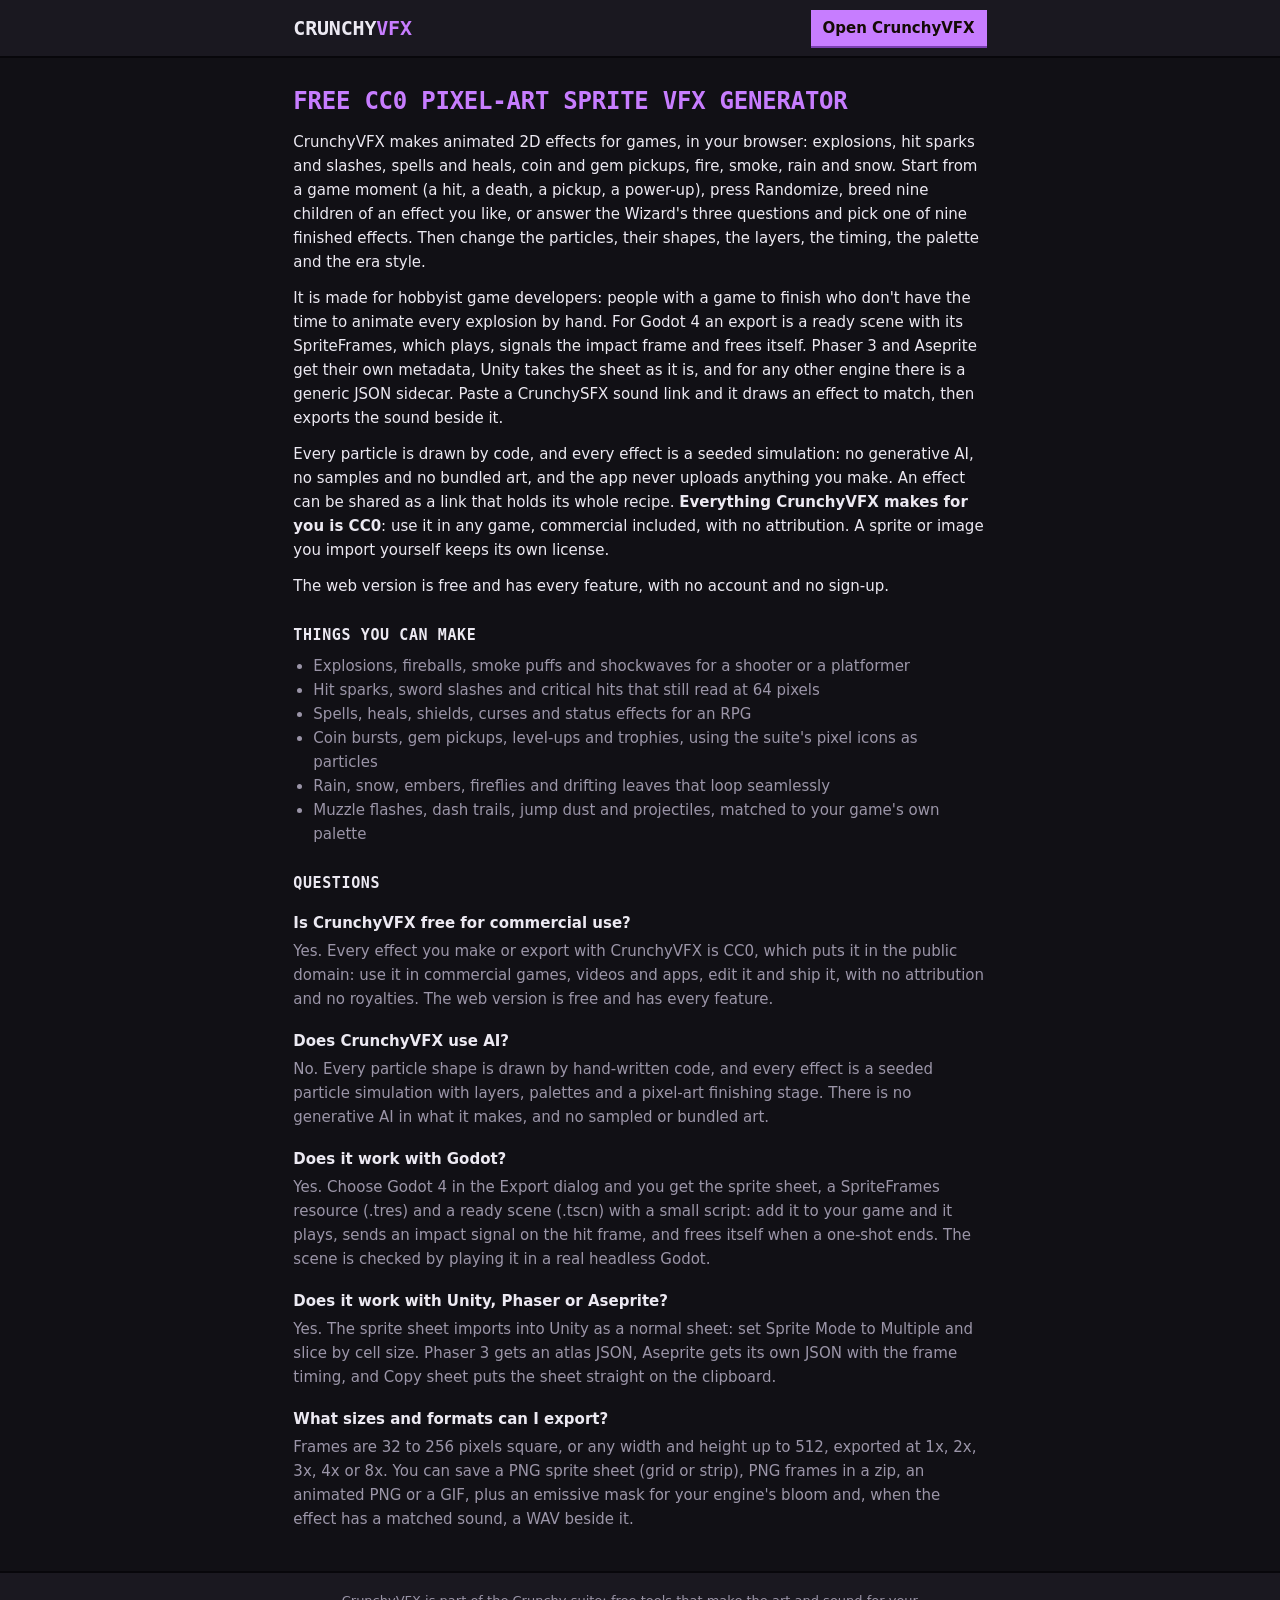
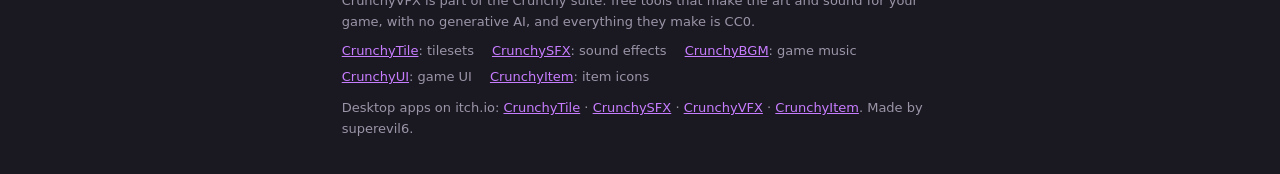
==== commit 313d411c: "about: CrunchyItem desktop" ====
--- a/about.html
+++ b/about.html
@@ -152,7 +152,8 @@
   </ul>
   <p>Desktop apps on itch.io: <a href="https://sevi66.itch.io/crunchytile">CrunchyTile</a> ·
     <a href="https://sevi66.itch.io/crunchysfx">CrunchySFX</a> ·
-    <a href="https://sevi66.itch.io/crunchyvfx">CrunchyVFX</a>. Made by superevil6.</p>
+    <a href="https://sevi66.itch.io/crunchyvfx">CrunchyVFX</a> ·
+    <a href="https://sevi66.itch.io/crunchyitem">CrunchyItem</a>. Made by superevil6.</p>
 </div></footer>
 </body>
 </html>
--- a/crunchy-base.css
+++ b/crunchy-base.css
@@ -1,4 +1,4 @@
-/* GENERATED from crunchyCore/crunchy-base.css @ cae0419 by tools/pull-core.mjs. DO NOT EDIT HERE: edit crunchyCore, then pull. */
+/* GENERATED from crunchyCore/crunchy-base.css @ 30f5311 by tools/pull-core.mjs. DO NOT EDIT HERE: edit crunchyCore, then pull. */
 /* sha256 6069ea8cde626674b83e92da8fc13d6b757563360e84878145771b644ffc23b1 */
 /* CRUNCHY BASE — the Crunchy suite's shared look (CONSOLIDATION-PLAN.md §9, TILE-DESIGN.md §105).
  *
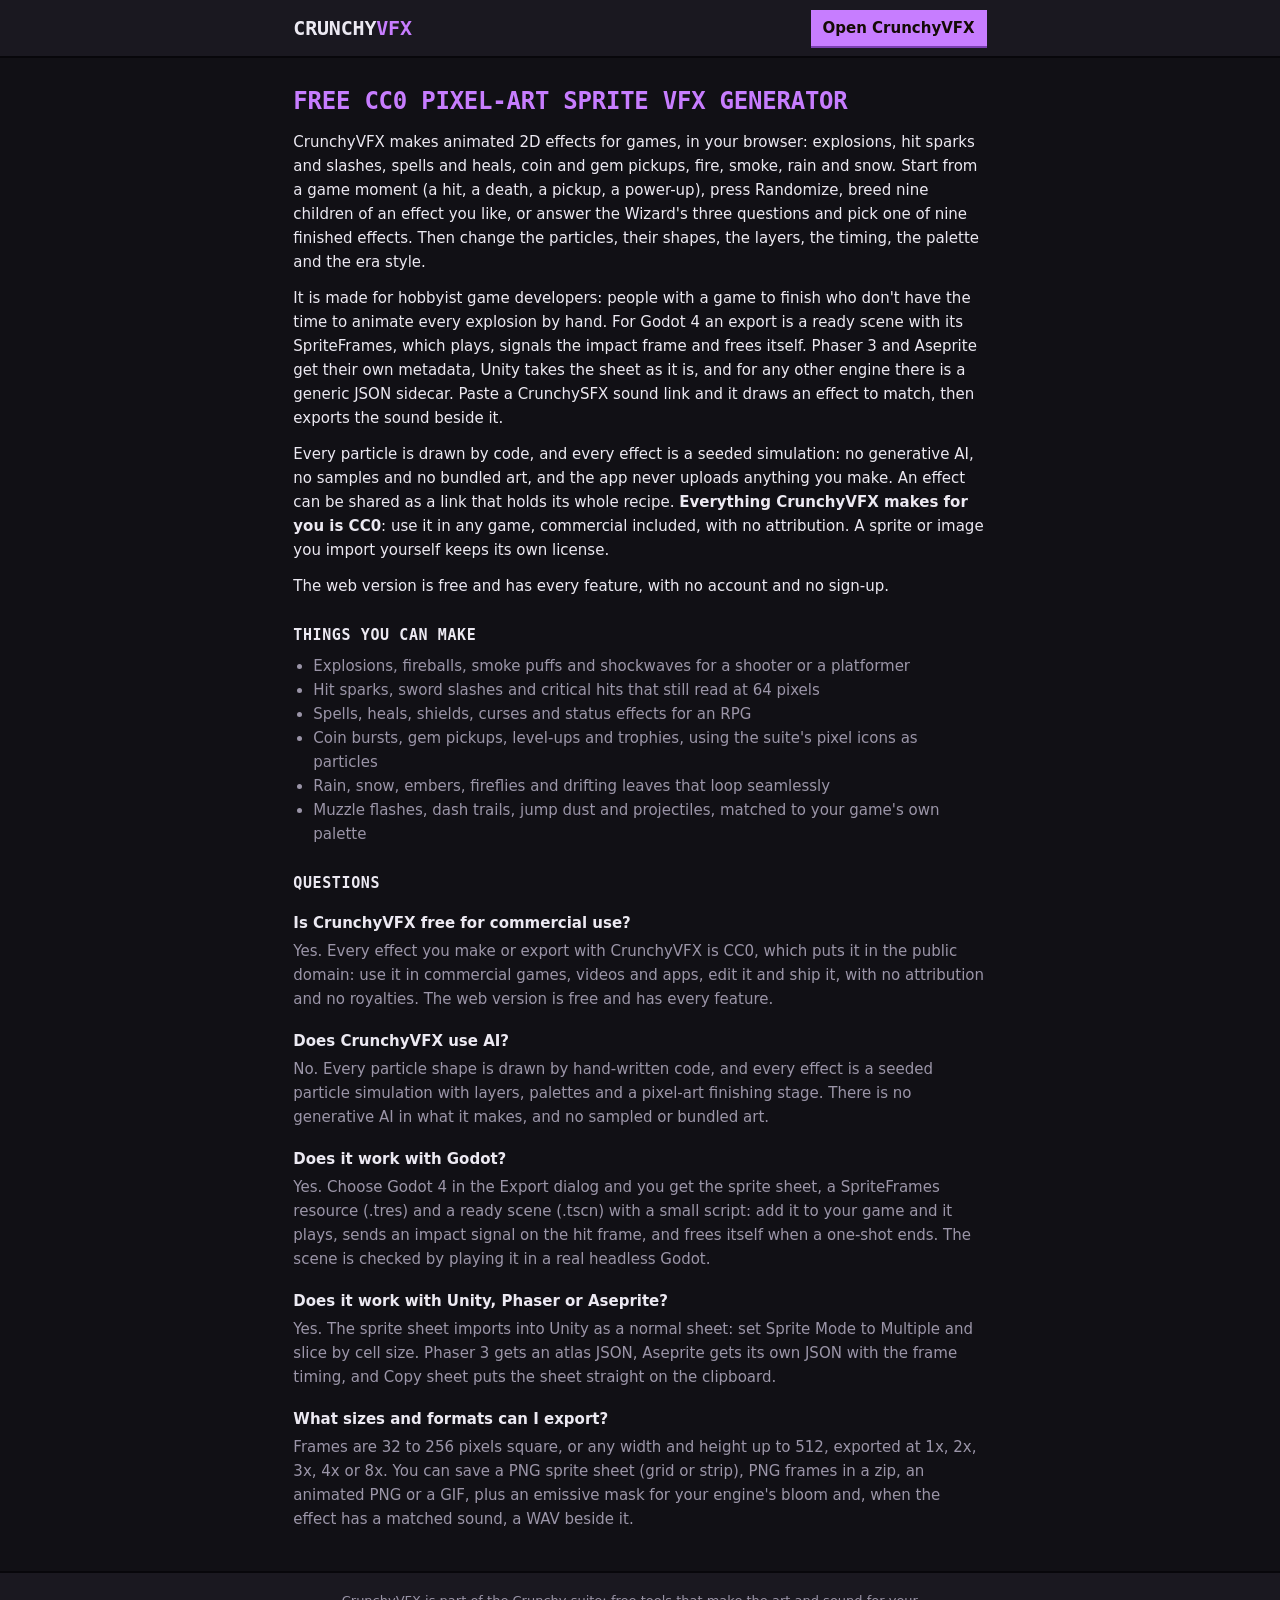
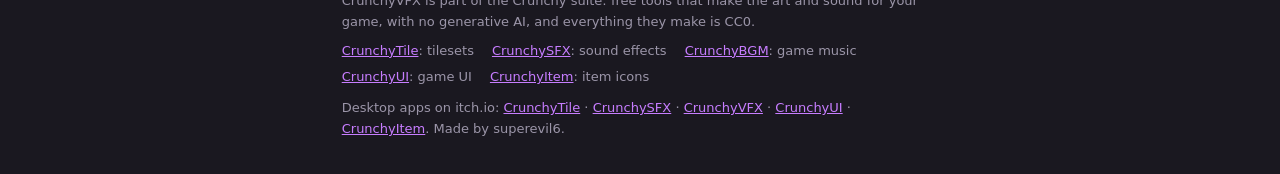
==== commit b12f23d2: "About page: link the CrunchyUI desktop app" ====
--- a/about.html
+++ b/about.html
@@ -153,6 +153,7 @@
   <p>Desktop apps on itch.io: <a href="https://sevi66.itch.io/crunchytile">CrunchyTile</a> ·
     <a href="https://sevi66.itch.io/crunchysfx">CrunchySFX</a> ·
     <a href="https://sevi66.itch.io/crunchyvfx">CrunchyVFX</a> ·
+    <a href="https://sevi66.itch.io/crunchyui">CrunchyUI</a> ·
     <a href="https://sevi66.itch.io/crunchyitem">CrunchyItem</a>. Made by superevil6.</p>
 </div></footer>
 </body>
--- a/crunchy-base.css
+++ b/crunchy-base.css
@@ -1,5 +1,5 @@
-/* GENERATED from crunchyCore/crunchy-base.css @ 30f5311 by tools/pull-core.mjs. DO NOT EDIT HERE: edit crunchyCore, then pull. */
-/* sha256 6069ea8cde626674b83e92da8fc13d6b757563360e84878145771b644ffc23b1 */
+/* GENERATED from crunchyCore/crunchy-base.css @ 32851d3 by tools/pull-core.mjs. DO NOT EDIT HERE: edit crunchyCore, then pull. */
+/* sha256 f7b353ae0c7b002a770d42d736063cbd6891b08c7b32e55f653a20994de77e15 */
 /* CRUNCHY BASE — the Crunchy suite's shared look (CONSOLIDATION-PLAN.md §9, TILE-DESIGN.md §105).
  *
  * CANONICAL HERE; every Crunchy tool copies it unchanged. It is linked BEFORE the app's own stylesheet, which
@@ -18,7 +18,7 @@
  * (sizes, padding, fonts on a particular control). An app's own stylesheet loads after this one, so it wins any tie.
  */
 :root {
-  --base-build: 9;
+  --base-build: 10;
   color-scheme: dark;
 
   /* FLOOR. The neutrals: one set for the whole suite. CONSUMERS MEASURE AGAINST THESE: CrunchyUI scores every kit's
@@ -364,3 +364,27 @@
   .dtour-file.new, .dtour-dock .lib-badge.hot { animation: none; }
   .dtour-dlg, .dtour-result, .dtour-guard, .dtour-btn { transition: none; }
 }
+
+/* THE FIRST-RUN HINT (settings.js crunchyHint, base-build 10): pixel sparkles round a control and a hard outline that
+   steps on and off. No blur, no glow, no easing: every keyframe is a step, as the suite's look asks. The sparkles are a
+   2 px square with four hard shadows (a plus), twinkling out of phase. */
+.crunchy-hint { position: relative; outline: 2px solid var(--accent); outline-offset: 2px;
+  animation: crunchy-hint-blink 1.2s steps(1, end) infinite; }
+@keyframes crunchy-hint-blink { 0% { outline-color: var(--accent); } 50% { outline-color: transparent; } }
+.crunchy-spark { position: absolute; width: 2px; height: 2px; background: var(--accent); pointer-events: none; opacity: 0;
+  animation: crunchy-spark 1.6s steps(1, end) infinite; }
+.crunchy-spark-tl { top: -9px; left: -7px; }
+.crunchy-spark-tr { top: -8px; right: -9px; animation-delay: .4s; }
+.crunchy-spark-bl { bottom: -9px; left: 30%; animation-delay: .8s; }
+.crunchy-spark-br { bottom: -7px; right: -8px; animation-delay: 1.2s; }
+@keyframes crunchy-spark {
+  0%   { opacity: 0; box-shadow: none; }
+  25%  { opacity: 1; box-shadow: none; }
+  50%  { opacity: 1; box-shadow: 0 -2px 0 var(--accent), 0 2px 0 var(--accent), -2px 0 0 var(--accent), 2px 0 0 var(--accent); }
+  75%  { opacity: 1; box-shadow: none; }
+}
+@media (prefers-reduced-motion: reduce) {
+  .crunchy-hint { animation: none; }
+  .crunchy-spark { display: none; }
+}
+
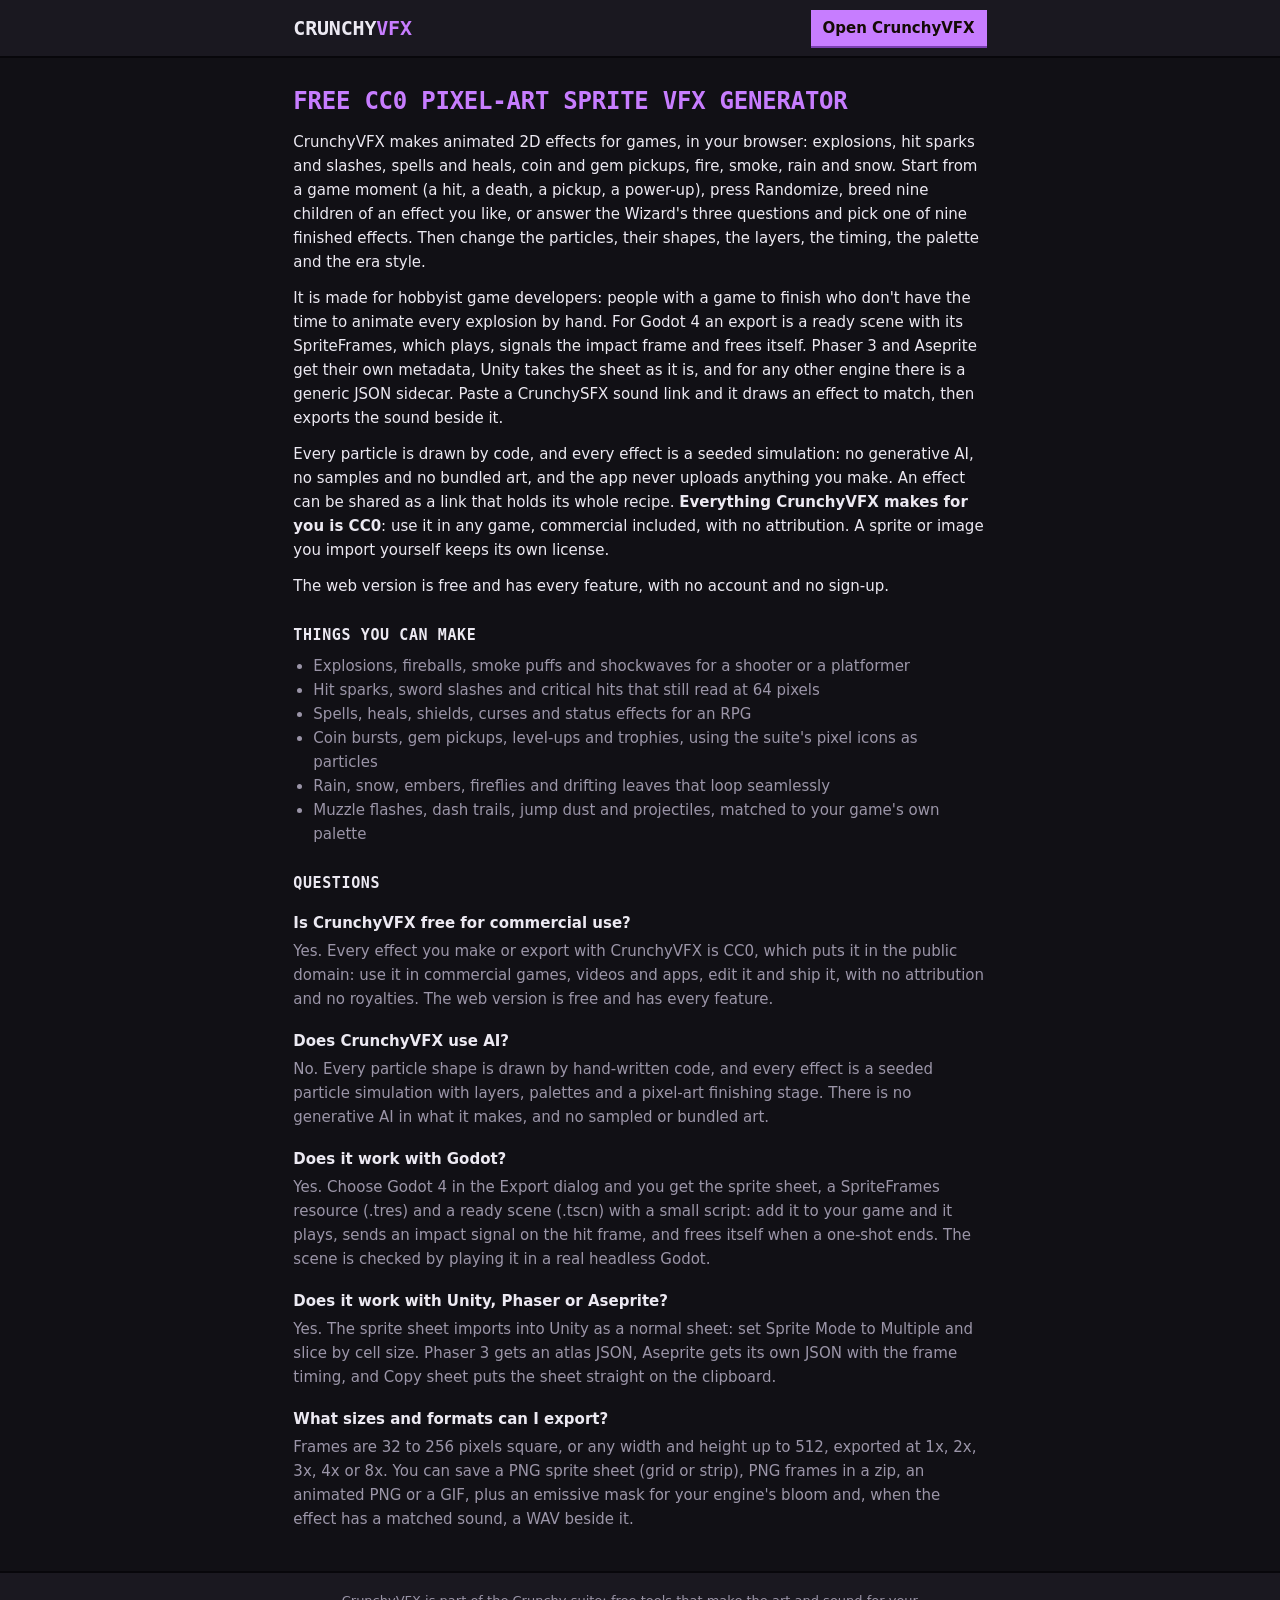
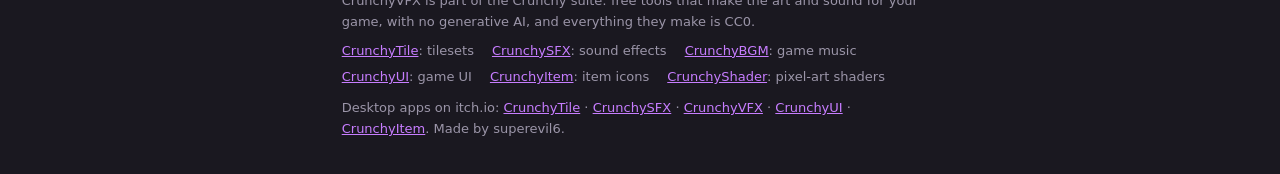
==== commit 8765f482: "shader pre web launch about info" ====
--- a/about.html
+++ b/about.html
@@ -149,6 +149,7 @@
     <li><a href="https://crunchybgm.com/">CrunchyBGM</a>: game music</li>
     <li><a href="https://crunchyui.com/">CrunchyUI</a>: game UI</li>
     <li><a href="https://crunchyitem.com/">CrunchyItem</a>: item icons</li>
+    <li><a href="https://crunchyshader.com/">CrunchyShader</a>: pixel-art shaders</li>
   </ul>
   <p>Desktop apps on itch.io: <a href="https://sevi66.itch.io/crunchytile">CrunchyTile</a> ·
     <a href="https://sevi66.itch.io/crunchysfx">CrunchySFX</a> ·
--- a/crunchy-base.css
+++ b/crunchy-base.css
@@ -1,5 +1,5 @@
-/* GENERATED from crunchyCore/crunchy-base.css @ 32851d3 by tools/pull-core.mjs. DO NOT EDIT HERE: edit crunchyCore, then pull. */
-/* sha256 f7b353ae0c7b002a770d42d736063cbd6891b08c7b32e55f653a20994de77e15 */
+/* GENERATED from crunchyCore/crunchy-base.css @ ddbde76 by tools/pull-core.mjs. DO NOT EDIT HERE: edit crunchyCore, then pull. */
+/* sha256 a46da8227c425361486bccebc06fda28db2e81ba23f3797846c24b4150f14dc8 */
 /* CRUNCHY BASE — the Crunchy suite's shared look (CONSOLIDATION-PLAN.md §9, TILE-DESIGN.md §105).
  *
  * CANONICAL HERE; every Crunchy tool copies it unchanged. It is linked BEFORE the app's own stylesheet, which
@@ -18,7 +18,7 @@
  * (sizes, padding, fonts on a particular control). An app's own stylesheet loads after this one, so it wins any tie.
  */
 :root {
-  --base-build: 10;
+  --base-build: 11;
   color-scheme: dark;
 
   /* FLOOR. The neutrals: one set for the whole suite. CONSUMERS MEASURE AGAINST THESE: CrunchyUI scores every kit's
@@ -217,6 +217,16 @@
 .setchk input::before { width: 10px; height: 10px; }
 .set-btn { flex: none; white-space: nowrap; }
 .set-el { flex: none; display: flex; flex-wrap: wrap; gap: 6px; align-items: center; justify-content: flex-end; max-width: 60%; }
+
+/* ASK (library.js libraryAsk, base 11): a guard's question as a small dialog over everything; the safe answer is the
+   primary button and has the focus, the risky one is drawn in --bad */
+.lib-ask { z-index: 280; }
+.lib-ask-panel { width: min(480px, 100%); display: flex; flex-direction: column; gap: 10px; }
+.lib-ask-msg { margin: 0; font-size: 13px; color: var(--ink); }
+.lib-ask-list { margin: 0; padding: 6px 10px 6px 26px; background: var(--panel2); border: 1px solid var(--line); font-size: 12px; color: var(--muted); }
+.lib-ask-list li { margin: 2px 0; overflow-wrap: anywhere; }
+.lib-ask-acts { display: flex; justify-content: flex-end; gap: 8px; }
+.lib-ask-yes { color: var(--bad); border-color: var(--bad); }
 
 /* FEEDBACK (feedback.js): the person writes, sees every detail that would go with it, and sends from their own mail. */
 .fb-overlay[hidden] { display: none !important; }
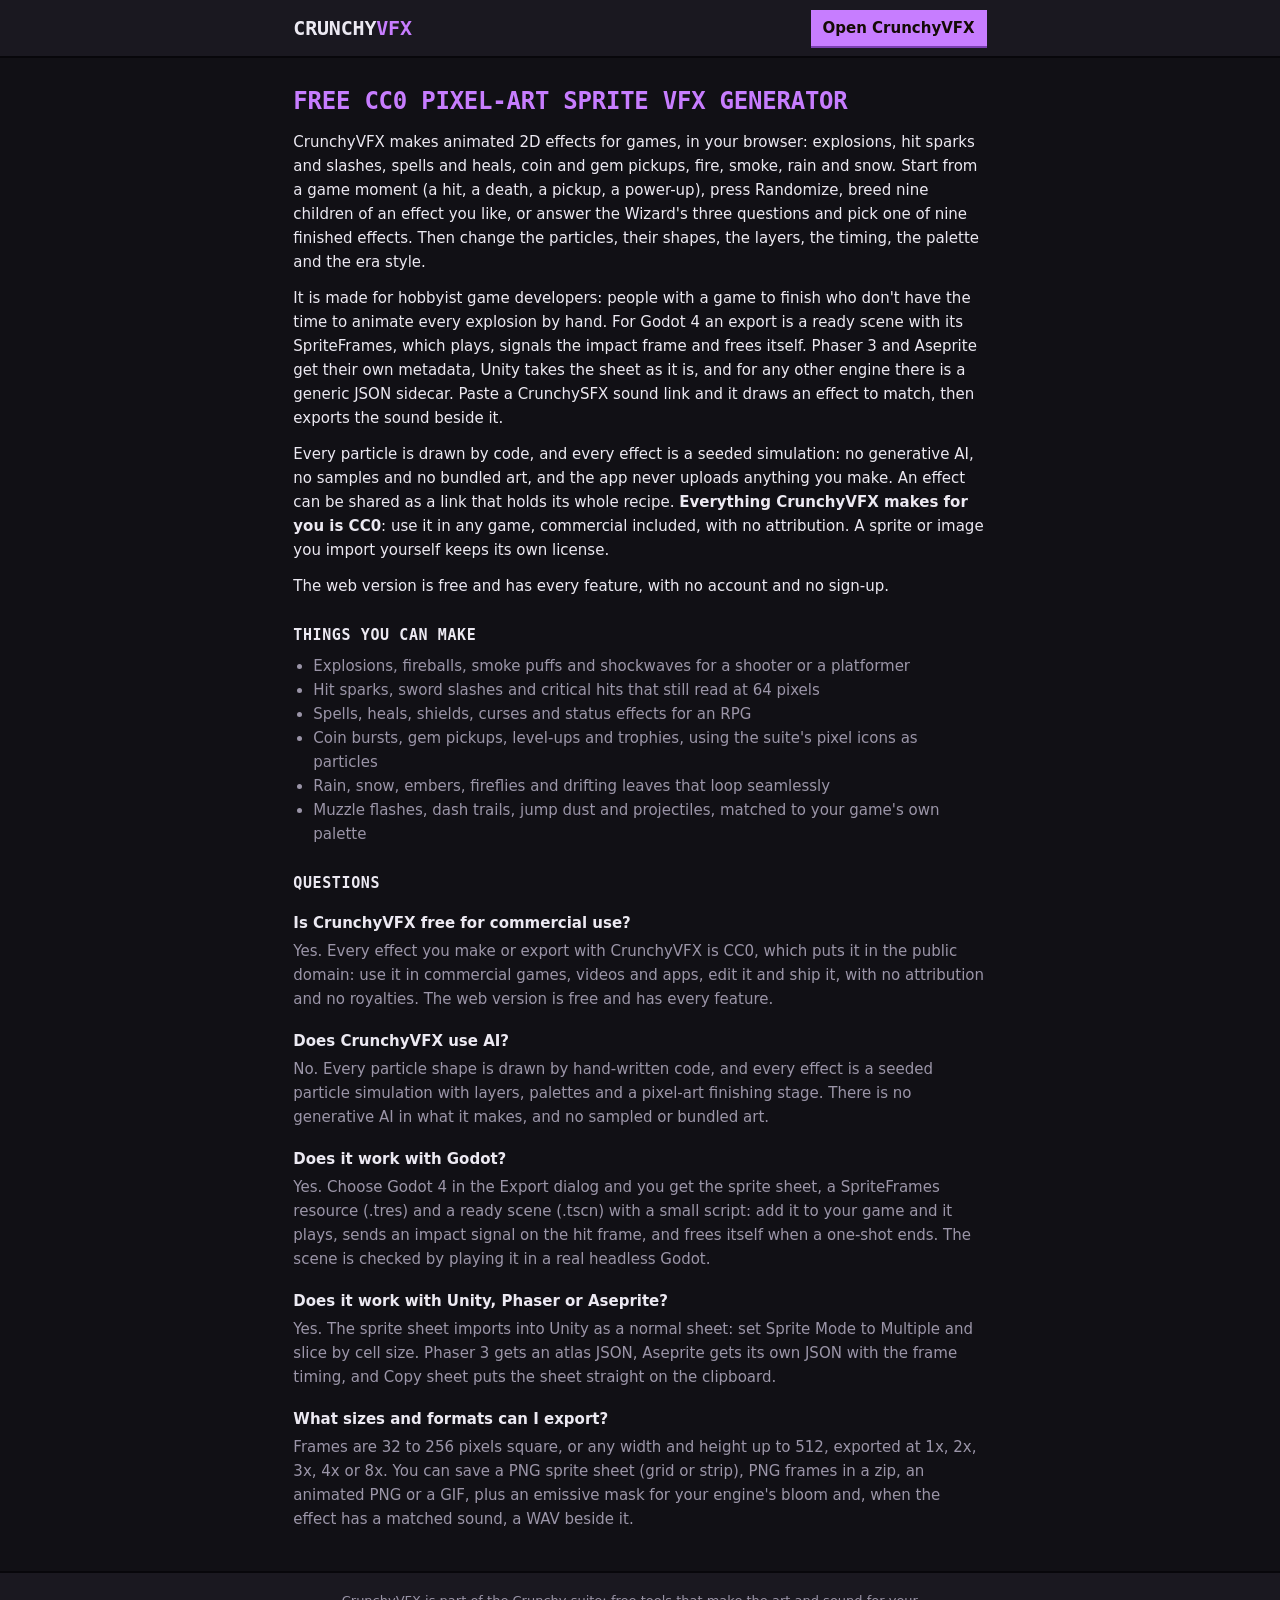
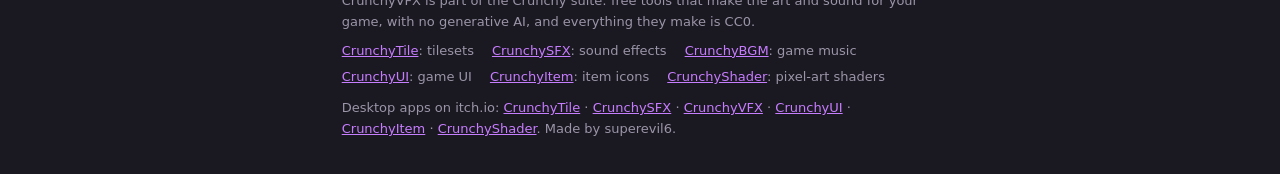
==== commit d4bfb312: "CrunchyShader's desktop link on the about page" ====
--- a/about.html
+++ b/about.html
@@ -155,7 +155,8 @@
     <a href="https://sevi66.itch.io/crunchysfx">CrunchySFX</a> ·
     <a href="https://sevi66.itch.io/crunchyvfx">CrunchyVFX</a> ·
     <a href="https://sevi66.itch.io/crunchyui">CrunchyUI</a> ·
-    <a href="https://sevi66.itch.io/crunchyitem">CrunchyItem</a>. Made by superevil6.</p>
+    <a href="https://sevi66.itch.io/crunchyitem">CrunchyItem</a> ·
+    <a href="https://sevi66.itch.io/crunchyshader">CrunchyShader</a>. Made by superevil6.</p>
 </div></footer>
 </body>
 </html>
--- a/crunchy-base.css
+++ b/crunchy-base.css
@@ -1,4 +1,4 @@
-/* GENERATED from crunchyCore/crunchy-base.css @ ddbde76 by tools/pull-core.mjs. DO NOT EDIT HERE: edit crunchyCore, then pull. */
+/* GENERATED from crunchyCore/crunchy-base.css @ e9469bf by tools/pull-core.mjs. DO NOT EDIT HERE: edit crunchyCore, then pull. */
 /* sha256 a46da8227c425361486bccebc06fda28db2e81ba23f3797846c24b4150f14dc8 */
 /* CRUNCHY BASE — the Crunchy suite's shared look (CONSOLIDATION-PLAN.md §9, TILE-DESIGN.md §105).
  *
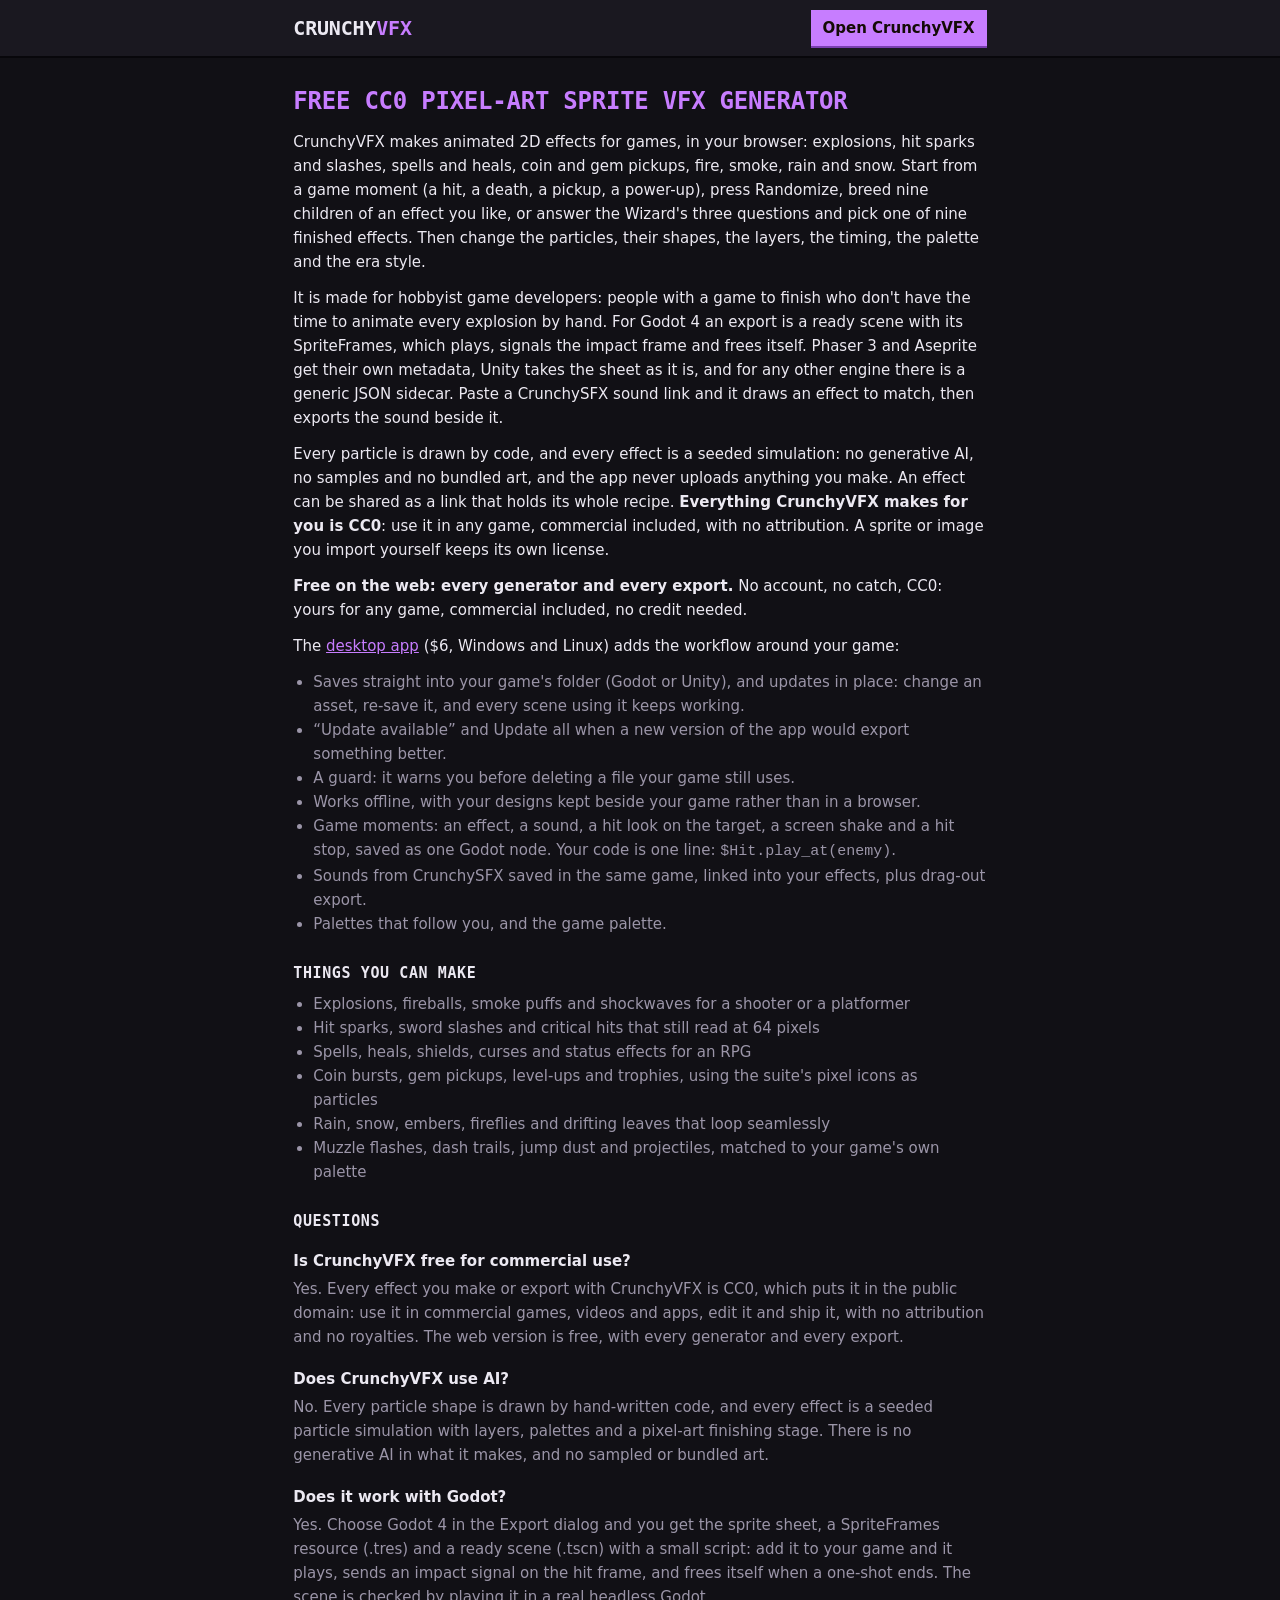
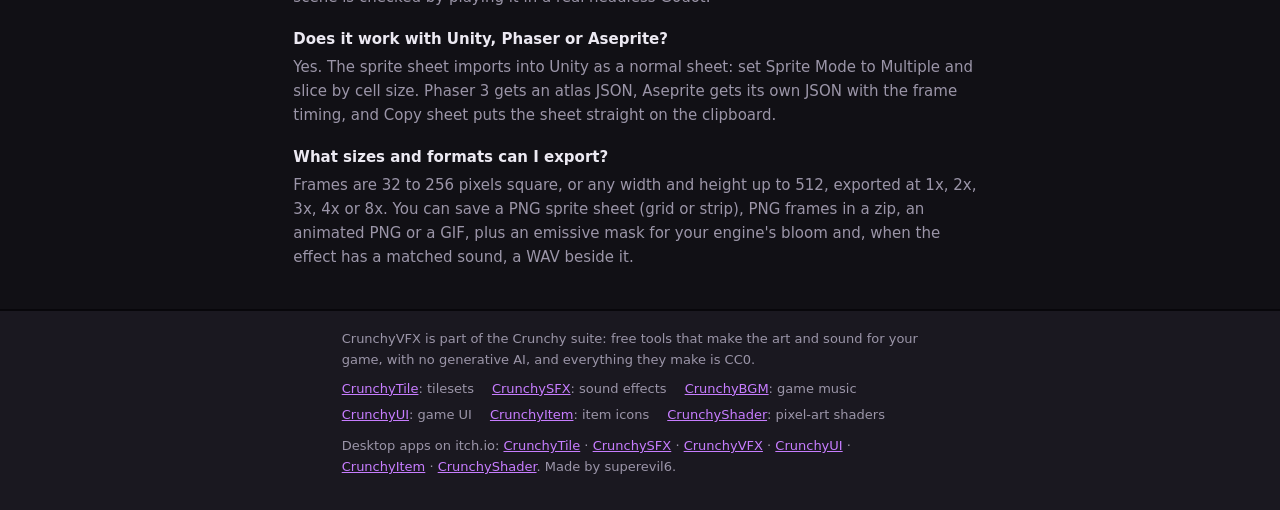
==== commit d96a7d08: "about page update" ====
--- a/about.html
+++ b/about.html
@@ -32,7 +32,7 @@
       "name": "Is CrunchyVFX free for commercial use?",
       "acceptedAnswer": {
         "@type": "Answer",
-        "text": "Yes. Every effect you make or export with CrunchyVFX is CC0, which puts it in the public domain: use it in commercial games, videos and apps, edit it and ship it, with no attribution and no royalties. The web version is free and has every feature."
+        "text": "Yes. Every effect you make or export with CrunchyVFX is CC0, which puts it in the public domain: use it in commercial games, videos and apps, edit it and ship it, with no attribution and no royalties. The web version is free, with every generator and every export."
       }
     },
     {
@@ -116,7 +116,18 @@
     art, and the app never uploads anything you make. An effect can be shared as a link that holds its whole recipe.
     <strong>Everything CrunchyVFX makes for you is CC0</strong>: use it in any game, commercial included, with no
     attribution. A sprite or image you import yourself keeps its own license.</p>
-  <p>The web version is free and has every feature, with no account and no sign-up.</p>
+  <p><strong>Free on the web: every generator and every export.</strong> No account, no catch, CC0: yours for any
+    game, commercial included, no credit needed.</p>
+  <p>The <a href="https://sevi66.itch.io/crunchyvfx">desktop app</a> ($6, Windows and Linux) adds the workflow around your game:</p>
+  <ul>
+    <li>Saves straight into your game's folder (Godot or Unity), and updates in place: change an asset, re-save it, and every scene using it keeps working.</li>
+    <li>“Update available” and Update all when a new version of the app would export something better.</li>
+    <li>A guard: it warns you before deleting a file your game still uses.</li>
+    <li>Works offline, with your designs kept beside your game rather than in a browser.</li>
+    <li>Game moments: an effect, a sound, a hit look on the target, a screen shake and a hit stop, saved as one Godot node. Your code is one line: <code>$Hit.play_at(enemy)</code>.</li>
+    <li>Sounds from CrunchySFX saved in the same game, linked into your effects, plus drag-out export.</li>
+    <li>Palettes that follow you, and the game palette.</li>
+  </ul>
   <h2>Things you can make</h2>
   <ul>
     <li>Explosions, fireballs, smoke puffs and shockwaves for a shooter or a platformer</li>
@@ -129,7 +140,7 @@
   <h2>Questions</h2>
   <div class="faq">
     <h3>Is CrunchyVFX free for commercial use?</h3>
-    <p>Yes. Every effect you make or export with CrunchyVFX is CC0, which puts it in the public domain: use it in commercial games, videos and apps, edit it and ship it, with no attribution and no royalties. The web version is free and has every feature.</p>
+    <p>Yes. Every effect you make or export with CrunchyVFX is CC0, which puts it in the public domain: use it in commercial games, videos and apps, edit it and ship it, with no attribution and no royalties. The web version is free, with every generator and every export.</p>
     <h3>Does CrunchyVFX use AI?</h3>
     <p>No. Every particle shape is drawn by hand-written code, and every effect is a seeded particle simulation with layers, palettes and a pixel-art finishing stage. There is no generative AI in what it makes, and no sampled or bundled art.</p>
     <h3>Does it work with Godot?</h3>
--- a/crunchy-base.css
+++ b/crunchy-base.css
@@ -1,5 +1,5 @@
-/* GENERATED from crunchyCore/crunchy-base.css @ e9469bf by tools/pull-core.mjs. DO NOT EDIT HERE: edit crunchyCore, then pull. */
-/* sha256 a46da8227c425361486bccebc06fda28db2e81ba23f3797846c24b4150f14dc8 */
+/* GENERATED from crunchyCore/crunchy-base.css @ 20d6cb4 by tools/pull-core.mjs. DO NOT EDIT HERE: edit crunchyCore, then pull. */
+/* sha256 fa030747536bf95b7f508f33a44963770dc041220ee5190c0bfe1d60093a98f2 */
 /* CRUNCHY BASE — the Crunchy suite's shared look (CONSOLIDATION-PLAN.md §9, TILE-DESIGN.md §105).
  *
  * CANONICAL HERE; every Crunchy tool copies it unchanged. It is linked BEFORE the app's own stylesheet, which
@@ -18,7 +18,7 @@
  * (sizes, padding, fonts on a particular control). An app's own stylesheet loads after this one, so it wins any tie.
  */
 :root {
-  --base-build: 11;
+  --base-build: 14;
   color-scheme: dark;
 
   /* FLOOR. The neutrals: one set for the whole suite. CONSUMERS MEASURE AGAINST THESE: CrunchyUI scores every kit's
@@ -398,3 +398,95 @@
   .crunchy-spark { display: none; }
 }
 
+
+/* THE GAME MOMENT MODAL (moments-ui.js, base-build 12; MOMENTS.md): nearly the whole window, a stage left (the target
+   and the moment played over it, pixel-scaled), the slots right, the feel and the actions under them. */
+.mom-panel { width: min(1080px, 100%); height: min(720px, 100%); display: flex; flex-direction: column; gap: 10px; }
+.mom-head { display: flex; align-items: center; gap: 10px; }
+.mom-head .set-title { flex: 1; }
+.mom-top, .mom-feel, .mom-delays, .mom-acts, .mom-ctl { display: flex; flex-wrap: wrap; align-items: center; gap: 8px 16px; }
+.mom-lab { display: inline-flex; align-items: center; gap: 6px; font-size: 13px; color: var(--ink); }
+.mom-lab input[type=number] { width: 64px; }
+/* (AJ, 2026-10-25: after a pasted link the stage's lines spilled over the feel row) every column keeps to its own box:
+   the stage's canvas takes what is LEFT once its controls and lines have their room (object-fit keeps the pixels square),
+   and the slots scroll */
+.mom-body { flex: 1; min-height: 0; display: grid; grid-template-columns: minmax(0, 1.4fr) minmax(260px, 1fr); gap: 14px; overflow: hidden; }
+.mom-stage { display: flex; flex-direction: column; gap: 8px; min-height: 0; overflow: hidden; }
+.mom-stage > :not(.mom-canvas) { flex: none; }
+.mom-canvas { flex: 1 1 0; min-height: 96px; width: 100%; height: 100%; object-fit: contain; image-rendering: pixelated; background: var(--bg);
+              border: 2px solid var(--line2); }
+.mom-say { font-size: 12px; color: var(--muted); min-height: 1.4em; }
+.mom-slots { overflow: auto; min-height: 0; display: flex; flex-direction: column; gap: 10px; padding-right: 4px;
+  scrollbar-width: auto; scrollbar-color: auto; }
+/* a scrollbar that always shows (WebKitGTK's overlay bars hide, so a cut-off slot gave no hint there was more); the
+   standard scrollbar-width/-color above are reset because a set one makes WebKit ignore these */
+.mom-slots::-webkit-scrollbar { width: 8px; }
+.mom-slots::-webkit-scrollbar-track { background: var(--bg); }
+.mom-slots::-webkit-scrollbar-thumb { background: var(--line2); }
+.mom-slot { border: 1px solid var(--line); background: var(--panel2); padding: 8px 10px; display: flex; flex-direction: column; gap: 6px; }
+.mom-slot h3 { margin: 0; font: 700 12px/1.3 var(--head); text-transform: uppercase; letter-spacing: .04em; color: var(--accent); }
+.mom-slot select { width: 100%; }
+.mom-more { display: flex; flex-wrap: wrap; gap: 6px; align-items: center; font-size: 12px; color: var(--muted); }
+.mom-more input[type=text] { flex: 1; min-width: 120px; }
+.mom-rescan { align-self: flex-start; }
+.mom-link { display: flex; gap: 6px; }
+.mom-link input { flex: 1; min-width: 0; }
+.mom-dl { font-size: 12px; color: var(--muted); }
+.mom-acts { justify-content: flex-end; }
+@media (max-width: 760px) { .mom-body { grid-template-columns: 1fr; overflow: auto; } .mom-panel { height: 100%; } .mom-canvas { flex: none; height: auto; aspect-ratio: 160 / 112; } }
+
+/* THE PALETTE EDITOR (palette-ui.js, base-build 14; PALETTES.md): the moment window's shape. The ramps left (a row of
+   swatches each, light to dark), the chosen color and the preview right; each column keeps to its own box and scrolls
+   on its own, so nothing spills over the actions (the moment window's first layout bug, not repeated). */
+.pal-panel { width: min(1080px, 100%); height: min(720px, 100%); display: flex; flex-direction: column; gap: 10px; }
+.pal-panel > :not(.pal-body) { flex: none; }
+.pal-head { display: flex; align-items: center; gap: 10px; }
+.pal-head .set-title { flex: 1; }
+.pal-top, .pal-acts, .pal-tools, .pal-pickrow, .pal-mvrow { display: flex; flex-wrap: wrap; align-items: center; gap: 8px 10px; }
+.pal-top input[type=text] { width: 180px; }
+.pal-lab { display: inline-flex; align-items: center; gap: 6px; font-size: 13px; color: var(--ink); }
+.pal-n { width: 56px; }
+.pal-paste { display: flex; gap: 8px; align-items: flex-start; }
+.pal-paste[hidden] { display: none; }
+.pal-paste textarea { flex: 1; min-width: 0; resize: vertical; font: 12px/1.4 var(--head); background: var(--bg); color: var(--ink); border: 1px solid var(--line2); padding: 6px; }
+.pal-body { flex: 1; min-height: 0; display: grid; grid-template-columns: minmax(0, 1.6fr) minmax(240px, 1fr); gap: 14px; overflow: hidden; }
+.pal-ramps, .pal-side { overflow: auto; min-height: 0; display: flex; flex-direction: column; gap: 10px; padding-right: 4px;
+  scrollbar-width: auto; scrollbar-color: auto; }
+/* a scrollbar that always shows (WebKitGTK's overlay bars hide; see .mom-slots) */
+.pal-ramps::-webkit-scrollbar, .pal-side::-webkit-scrollbar { width: 8px; }
+.pal-ramps::-webkit-scrollbar-track, .pal-side::-webkit-scrollbar-track { background: var(--bg); }
+.pal-ramps::-webkit-scrollbar-thumb, .pal-side::-webkit-scrollbar-thumb { background: var(--line2); }
+.pal-ramps > *, .pal-side > * { flex: none; }
+.pal-info { font-size: 12px; color: var(--muted); }
+.pal-ramp, .pal-pick, .pal-prev { border: 1px solid var(--line); background: var(--panel2); padding: 8px 10px; display: flex; flex-direction: column; gap: 8px; }
+.pal-rhead { display: flex; align-items: center; gap: 6px; }
+.pal-rname { flex: 1; min-width: 60px; font: 700 12px/1.3 var(--head); text-transform: uppercase; letter-spacing: .04em; color: var(--accent);
+  background: transparent; border: 1px solid transparent; padding: 3px 4px; }
+.pal-rname:hover, .pal-rname:focus { border-color: var(--line2); background: var(--bg); }
+.pal-setmode .pal-rhead { justify-content: space-between; }
+.pal-rcount { font-size: 12px; color: var(--muted); min-width: 1.5em; text-align: right; }
+.pal-icon { padding: 4px 6px; }
+.pal-asset { font-size: 12px; padding: 3px 8px; }
+.pal-row { display: flex; flex-wrap: wrap; gap: 4px; align-items: center; min-height: 36px; }
+/* a swatch is its color: no step shadow, a 1 px frame; the chosen one a 2 px accent frame; drop marks a bar before */
+.pal-sw { width: 32px; height: 32px; padding: 0; border: 1px solid var(--drop); box-shadow: none; cursor: grab; position: relative; }
+.pal-sw:hover { box-shadow: none; transform: none; outline: 1px solid var(--line2); outline-offset: 1px; }
+.pal-sw.on { outline: 2px solid var(--accent); outline-offset: 1px; }
+.pal-sw:focus-visible { outline: 2px solid var(--ink); outline-offset: 1px; }
+.pal-sw.drag { opacity: .35; }
+.pal-sw.before::before, .pal-add.before::before { content: ""; position: absolute; left: -4px; top: -2px; bottom: -2px; width: 3px; background: var(--accent); }
+.pal-add { width: 32px; height: 32px; padding: 0; display: inline-flex; align-items: center; justify-content: center; position: relative; }
+.pal-empty { font-size: 12px; color: var(--muted); }
+.pal-icon .pxi, .pal-add .pxi { margin-right: 0; }
+.pal-panel button:disabled { opacity: .45; cursor: default; }
+.pal-pick h3, .pal-prev h3 { margin: 0; font: 700 12px/1.3 var(--head); text-transform: uppercase; letter-spacing: .04em; color: var(--accent);
+  overflow: hidden; text-overflow: ellipsis; white-space: nowrap; }
+.pal-picker { width: 56px; height: 36px; padding: 2px; border: 1px solid var(--line2); background: var(--bg); cursor: pointer; }
+.pal-hex { width: 96px; font-family: var(--head); }
+.pal-mv { min-width: 32px; padding: 4px 8px; }
+.pal-balls, .pal-host { display: block; max-width: 100%; height: auto; align-self: flex-start; image-rendering: pixelated; background: var(--bg); border: 2px solid var(--line2); }
+.pal-host[hidden] { display: none; }
+.pal-say { font-size: 12px; color: var(--muted); min-height: 1.4em; }
+.pal-note { font-size: 12px; color: var(--muted); }
+.pal-gap { flex: 1; }
+@media (max-width: 760px) { .pal-body { grid-template-columns: 1fr; overflow: auto; } .pal-ramps, .pal-side { overflow: visible; } .pal-panel { height: 100%; } }
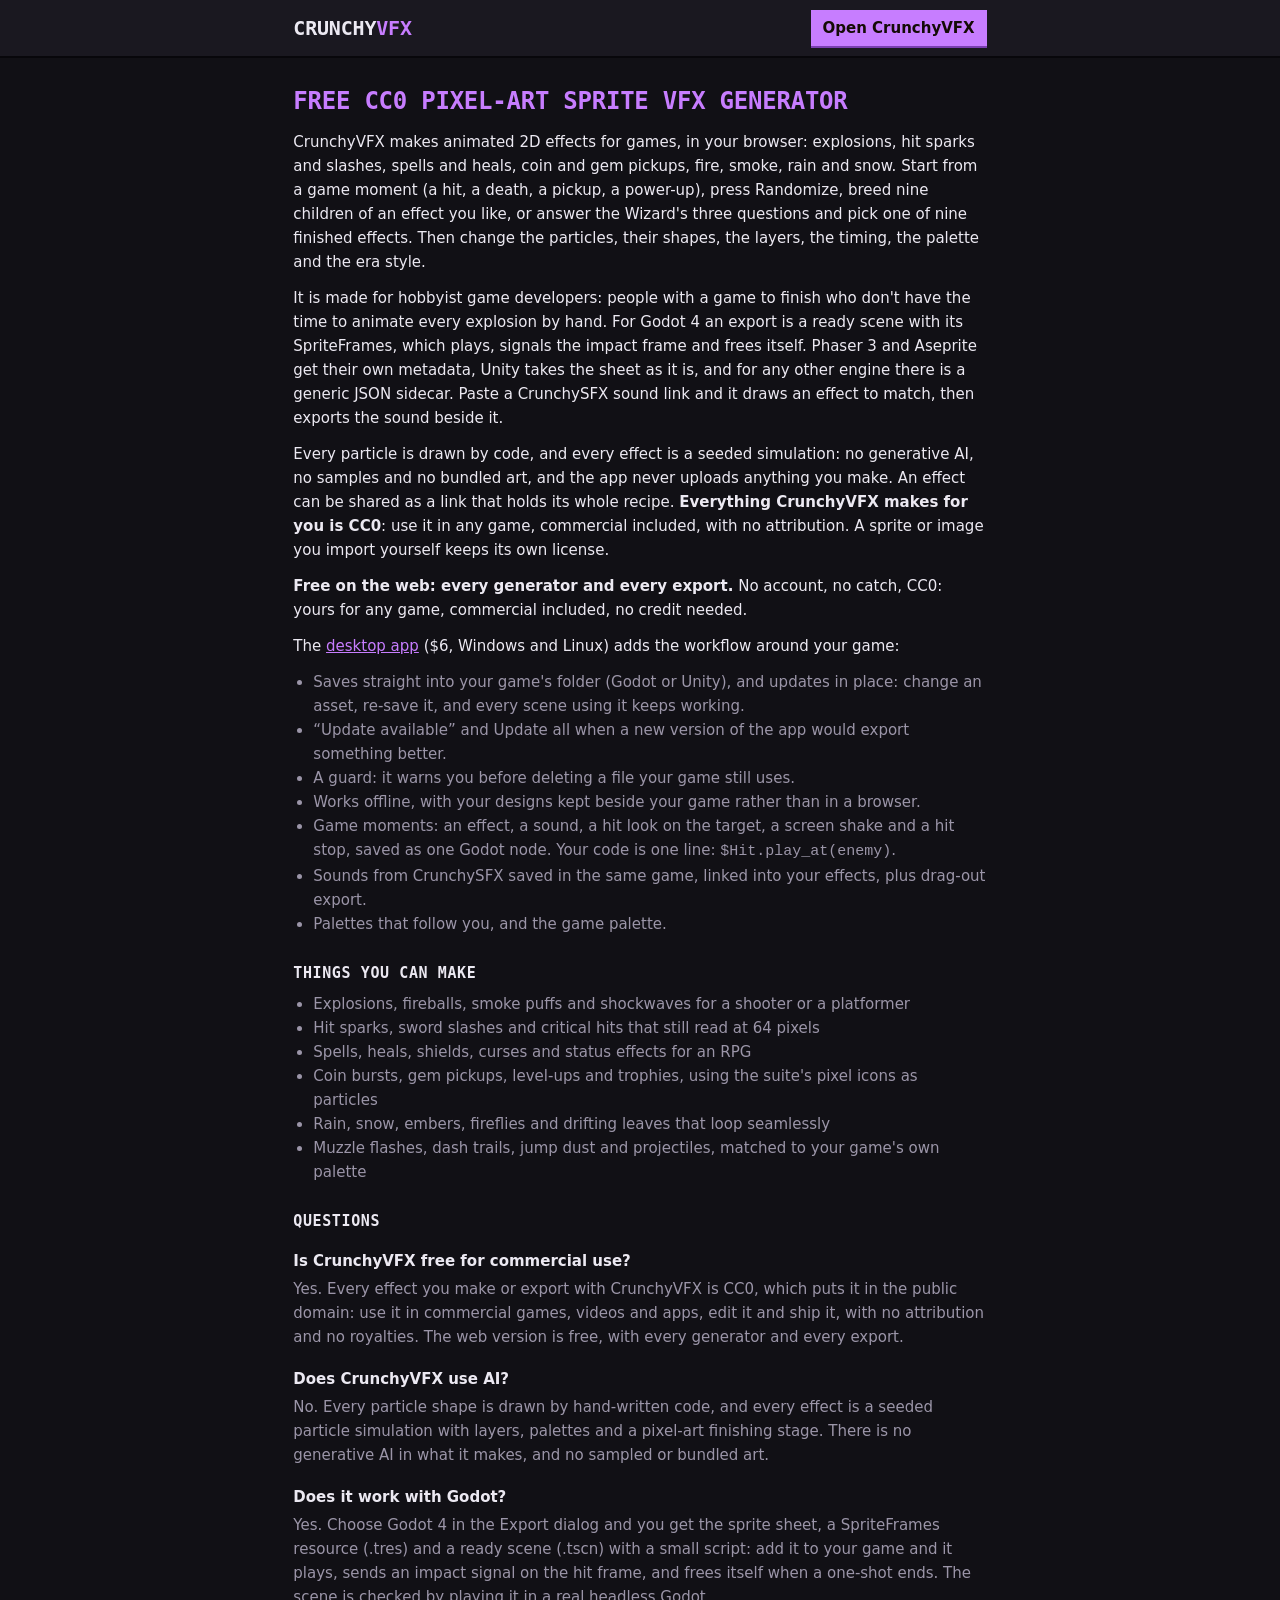
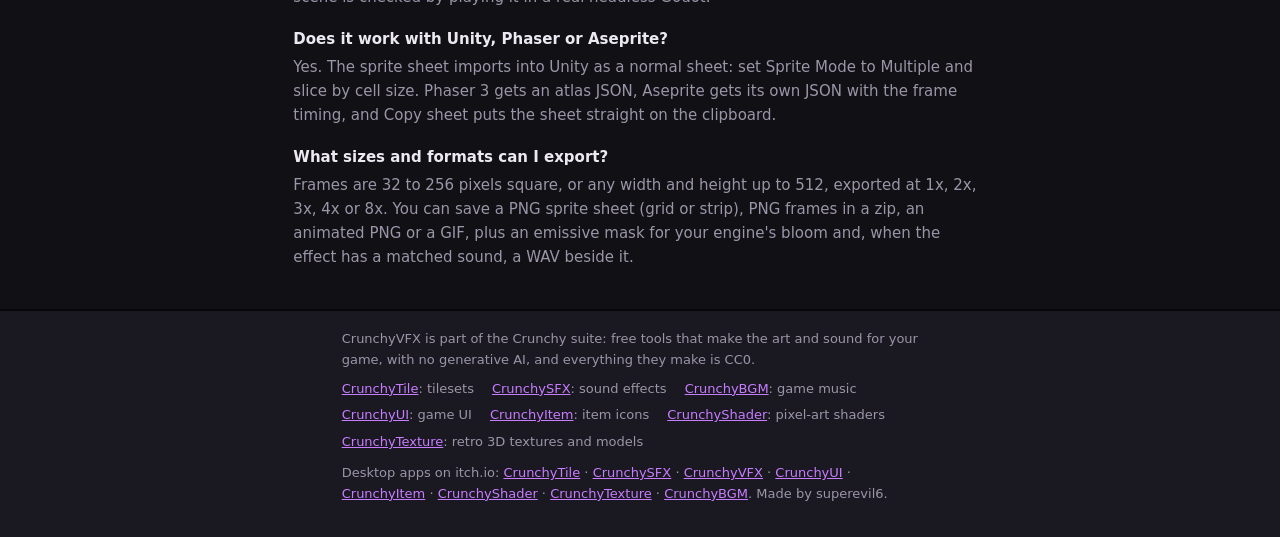
==== commit d3a8c6a1: "bgm link added" ====
--- a/about.html
+++ b/about.html
@@ -161,13 +161,16 @@
     <li><a href="https://crunchyui.com/">CrunchyUI</a>: game UI</li>
     <li><a href="https://crunchyitem.com/">CrunchyItem</a>: item icons</li>
     <li><a href="https://crunchyshader.com/">CrunchyShader</a>: pixel-art shaders</li>
+    <li><a href="https://crunchytexture.com/">CrunchyTexture</a>: retro 3D textures and models</li>
   </ul>
   <p>Desktop apps on itch.io: <a href="https://sevi66.itch.io/crunchytile">CrunchyTile</a> ·
     <a href="https://sevi66.itch.io/crunchysfx">CrunchySFX</a> ·
     <a href="https://sevi66.itch.io/crunchyvfx">CrunchyVFX</a> ·
     <a href="https://sevi66.itch.io/crunchyui">CrunchyUI</a> ·
     <a href="https://sevi66.itch.io/crunchyitem">CrunchyItem</a> ·
-    <a href="https://sevi66.itch.io/crunchyshader">CrunchyShader</a>. Made by superevil6.</p>
+    <a href="https://sevi66.itch.io/crunchyshader">CrunchyShader</a> ·
+    <a href="https://sevi66.itch.io/crunchytexture">CrunchyTexture</a> ·
+    <a href="https://sevi66.itch.io/crunchybgm">CrunchyBGM</a>. Made by superevil6.</p>
 </div></footer>
 </body>
 </html>
--- a/crunchy-base.css
+++ b/crunchy-base.css
@@ -1,5 +1,5 @@
-/* GENERATED from crunchyCore/crunchy-base.css @ 20d6cb4 by tools/pull-core.mjs. DO NOT EDIT HERE: edit crunchyCore, then pull. */
-/* sha256 fa030747536bf95b7f508f33a44963770dc041220ee5190c0bfe1d60093a98f2 */
+/* GENERATED from crunchyCore/crunchy-base.css @ 4e7c941 by tools/pull-core.mjs. DO NOT EDIT HERE: edit crunchyCore, then pull. */
+/* sha256 2fadc3075599b3bab7d208c92e42cec6fb7a45a1b02104f42f2c59948c9b2658 */
 /* CRUNCHY BASE — the Crunchy suite's shared look (CONSOLIDATION-PLAN.md §9, TILE-DESIGN.md §105).
  *
  * CANONICAL HERE; every Crunchy tool copies it unchanged. It is linked BEFORE the app's own stylesheet, which
@@ -18,7 +18,7 @@
  * (sizes, padding, fonts on a particular control). An app's own stylesheet loads after this one, so it wins any tie.
  */
 :root {
-  --base-build: 14;
+  --base-build: 18;
   color-scheme: dark;
 
   /* FLOOR. The neutrals: one set for the whole suite. CONSUMERS MEASURE AGAINST THESE: CrunchyUI scores every kit's
@@ -197,6 +197,32 @@
 .suite-here { color: var(--tool, var(--accent)); font-weight: 700; }
 .suite-foot { margin: 12px 0 0; font-size: 12px; color: var(--muted); }
 @media (max-width: 520px) { .suite-tool { flex-wrap: wrap; } .suite-go { flex-direction: row; } }
+
+/* THE PROMISE LINE (suite.js suitePromise, base-build 18): the suite's two promises in one slim line right under the
+   header, in normal flow, one line tall: the header's own ground, the words in --muted, the icons in the app's --accent,
+   so it reads as the header's second row, never as a banner. Too narrow, suite.js shortens it (`.short`). DEFAULT, except
+   the square corners and the hard step on the popover (FLOOR). */
+.crunchy-promise { flex: none; display: flex; align-items: center; gap: 10px; height: 20px; padding: 0 14px; overflow: hidden;
+                   white-space: nowrap; background: var(--panel); border-bottom: 1px solid var(--line); color: var(--muted);
+                   font: 11.5px/20px var(--font); }
+.crunchy-promise .cp-part { display: inline-flex; align-items: center; min-width: 0; margin: 0; padding: 0; border: 0;
+                            background: none; box-shadow: none; color: inherit; font: inherit; text-decoration: none; cursor: pointer; }
+.crunchy-promise .cp-part:hover { color: var(--ink); background: none; text-decoration: underline; text-underline-offset: 2px; }
+.crunchy-promise .cp-part:active { transform: none; box-shadow: none; }
+.crunchy-promise .cp-part:focus-visible { outline: 1px solid var(--accent); outline-offset: 1px; }
+.crunchy-promise .cp-part .pxi { color: var(--accent); margin-right: 5px; vertical-align: 0; }
+.crunchy-promise .cp-sep { color: var(--muted); }
+.crunchy-promise .cp-short { display: none; }
+.crunchy-promise.short .cp-long { display: none; }
+.crunchy-promise.short .cp-short { display: inline; }
+.crunchy-promise-pop[hidden] { display: none !important; }
+.crunchy-promise-pop { position: fixed; z-index: 270; width: 320px; max-width: calc(100vw - 16px); padding: 10px 12px;
+                       background: var(--panel); border: 1px solid var(--line2); box-shadow: var(--lift); color: var(--ink);
+                       font: 12.5px/1.5 var(--font); white-space: normal; }
+.crunchy-promise-pop:focus { outline: none; }
+.crunchy-promise-pop .cp-pop-head { display: flex; align-items: center; font: 700 12px/1.4 var(--head); text-transform: uppercase;
+                                    letter-spacing: .04em; color: var(--accent); }
+.crunchy-promise-pop p { margin: 6px 0 0; color: var(--muted); }
 
 /* THE SETTINGS DIALOG (settings.js): a row per preference, the label and its explanation left, the control right. */
 .set-overlay[hidden] { display: none !important; }
@@ -490,3 +516,96 @@
 .pal-note { font-size: 12px; color: var(--muted); }
 .pal-gap { flex: 1; }
 @media (max-width: 760px) { .pal-body { grid-template-columns: 1fr; overflow: auto; } .pal-ramps, .pal-side { overflow: visible; } .pal-panel { height: 100%; } }
+
+/* ---- THE TEXTURE GENERATOR (texgen-ui.js, CrunchyTile §174): the palette window's shape ---- */
+.tg-panel { width: min(1080px, 100%); height: min(760px, 100%); display: flex; flex-direction: column; gap: 10px; }
+.tg-panel > :not(.tg-body) { flex: none; }
+.tg-head { display: flex; align-items: center; gap: 10px; }
+.tg-head .set-title { flex: 1; }
+.tg-top, .tg-row, .tg-foot, .tg-tabs, .tg-choice { display: flex; flex-wrap: wrap; align-items: center; gap: 8px 10px; }
+.tg-top input[type=text] { width: 180px; }
+.tg-foot { justify-content: flex-end; }
+.tg-lab { display: inline-flex; align-items: center; gap: 6px; font-size: 13px; color: var(--ink); }
+.tg-body { flex: 1; min-height: 0; display: grid; grid-template-columns: minmax(0, 1fr) minmax(300px, 1fr); gap: 14px; overflow: hidden; }
+.tg-left, .tg-right { overflow: auto; min-height: 0; display: flex; flex-direction: column; gap: 10px; padding-right: 4px; }
+.tg-right::-webkit-scrollbar { width: 8px; }
+.tg-right::-webkit-scrollbar-track { background: var(--bg); }
+.tg-right::-webkit-scrollbar-thumb { background: var(--line2); }
+.tg-left > *, .tg-right > * { flex: none; }
+.tg-canvas { width: 100%; max-width: 480px; aspect-ratio: 1; image-rendering: pixelated; border: 1px solid var(--line); background: var(--bg); }
+.tg-tiny { width: 64px; height: 64px; image-rendering: pixelated; border: 1px solid var(--line); }
+.tg-info { font-size: 12px; color: var(--muted); flex: 1; min-width: 160px; }
+.tg-tabs { gap: 4px; }
+.tg-tab.on, .tg-choice button.on { background: var(--accent); color: var(--bg); border-color: var(--accent); }
+.tg-add { margin-left: auto; }
+.tg-layer { display: flex; flex-direction: column; gap: 10px; }
+.tg-group { border: 1px solid var(--line); background: var(--panel2); padding: 8px 10px; display: flex; flex-direction: column; gap: 8px; }
+.tg-gh { margin: 0; font: 700 12px/1.3 var(--head); text-transform: uppercase; letter-spacing: .04em; color: var(--accent); }
+.tg-choice { gap: 4px; }
+.tg-choice button { padding: 4px 9px; font-size: 12px; }
+.tg-slider { display: grid; grid-template-columns: 112px minmax(0, 1fr) 40px; align-items: center; gap: 8px; font-size: 12px; color: var(--ink); }
+.tg-sval { text-align: right; color: var(--muted); font-variant-numeric: tabular-nums; }
+.tg-check { display: inline-flex; align-items: center; gap: 6px; font-size: 12px; color: var(--ink); }
+.tg-strip { display: inline-flex; border: 1px solid var(--line2); }
+.tg-sw { width: 16px; height: 18px; padding: 0; border: 0; border-bottom: 3px solid transparent; min-width: 0; }
+.tg-sw.in { border-bottom-color: var(--accent); }
+.tg-remove { align-self: flex-start; }
+@media (max-width: 760px) { .tg-body { grid-template-columns: 1fr; overflow: auto; } .tg-left, .tg-right { overflow: visible; } .tg-panel { height: 100%; } }
+.tg-vars { display: flex; flex-direction: column; gap: 6px; border-top: 1px solid var(--line); padding-top: 8px; }
+.tg-vars .tg-gh { flex: none; }
+.tg-vargrid { display: flex; gap: 8px; overflow-x: auto; padding-bottom: 2px; }
+.tg-varbtn { padding: 0; border: 1px solid var(--line2); background: var(--bg); line-height: 0; flex: none; }
+.tg-varbtn:hover, .tg-varbtn:focus-visible { border-color: var(--accent); }
+.tg-var { width: 88px; height: 88px; image-rendering: pixelated; }
+.tg-follow .tg-sw { cursor: default; opacity: .85; }
+
+/* CLICK WHAT YOU SEE (pick.js, base-build 16; CrunchyTile §195, moved here for every app): the outline is a canvas OVER
+   the picture, hard pixels, never a blur or glow; the label follows the pointer; the jump's flash is a hard accent ring
+   that blinks three times (with reduced motion it just shows, then goes). `.pick-from` is the line an app shows over a
+   page it jumped to, with the way back ("From the map: … Back to the map"). */
+.pick-host { position: relative; }
+.pick-over { position: absolute; left: 0; top: 0; pointer-events: none; image-rendering: pixelated; z-index: 2; }
+canvas.pick-on { cursor: pointer; }
+.pick-label { position: fixed; z-index: 1000; pointer-events: none; max-width: 340px; padding: 4px 8px;
+              background: var(--panel2); color: var(--muted); border: 1px solid var(--accent); box-shadow: 2px 2px 0 #000;
+              font-size: 12px; line-height: 1.35; }
+.pick-label b { color: var(--ink); font-weight: 700; }
+.pick-label .pick-note { color: var(--accent); margin-top: 2px; }
+.pick-flash { outline: 2px solid var(--accent) !important; outline-offset: 2px; animation: pickblink 1.8s steps(1, end) 1; }
+@keyframes pickblink { 0% { outline-color: var(--accent); } 17% { outline-color: transparent; } 33% { outline-color: var(--accent); }
+                       50% { outline-color: transparent; } 67% { outline-color: var(--accent); } 100% { outline-color: var(--accent); } }
+@media (prefers-reduced-motion: reduce) { .pick-flash { animation: none; } }
+.pick-from { display: flex; align-items: center; flex-wrap: wrap; gap: 6px 10px; margin: 0; padding: 4px 6px 4px 10px;
+             border-left: 3px solid var(--accent); background: var(--panel2); color: var(--muted); font-size: 13px; }
+.pick-from b { color: var(--ink); }
+.pick-from button { font-size: 12px; padding: 3px 10px; }
+.pick-from .pick-from-x { padding: 3px 7px; }
+
+/* THE VISUAL RAMP PICKER (ramp-pick.js, base-build 17; CrunchyTexture §28, moved here for the texture generator's window):
+   a button showing the chosen ramp as a strip of its steps and its name, over a hidden <select>; the open grid of strips
+   under headings floats above everything (a modal window passes its overlay as the grid's parent). A strip longer than 12
+   steps narrows its steps rather than crowding the name. */
+.rp-hidden { display: none !important; }
+.rp-btn { display: inline-flex; align-items: center; gap: 8px; min-width: 170px; max-width: 300px; text-align: left; padding: 3px 6px; }
+.rp-btn .rp-name { flex: 1; overflow: hidden; text-overflow: ellipsis; white-space: nowrap; }
+.rp-btn .rp-caret { color: var(--muted); }
+.rp-strip { display: inline-flex; flex: none; max-width: 96px; border: 1px solid #000; }
+.rp-strip i { display: block; width: 7px; height: 14px; }
+.rp-strip[hidden] { display: none; }
+.rp-opt .rp-strip i { width: 8px; }
+.rp-tag { flex: none; font-size: 10px; padding: 0 4px; border: 1px solid var(--line2); color: var(--muted); line-height: 14px; }
+.rp-pop { position: fixed; z-index: 300; width: 340px; max-width: calc(100vw - 16px); max-height: min(440px, calc(100vh - 16px)); overflow: auto;
+          display: flex; flex-direction: column; gap: 6px; background: var(--panel); border: 2px solid var(--accent); box-shadow: var(--lift);
+          padding: 8px; scrollbar-color: var(--line) #0e0d12; }
+.rp-pop[hidden] { display: none; }
+.rp-pop input { width: 100%; }
+.rp-group { color: var(--muted); font-size: 11px; text-transform: uppercase; letter-spacing: .05em; margin: 4px 2px 0; }
+.rp-grid { display: grid; grid-template-columns: 1fr 1fr; gap: 3px; }
+.rp-opt { display: flex; align-items: center; gap: 6px; padding: 3px 5px; border: 2px solid transparent; cursor: pointer; color: var(--ink); font-size: 12px; min-width: 0; }
+.rp-opt .rp-name { overflow: hidden; text-overflow: ellipsis; white-space: nowrap; }
+.rp-opt:hover { border-color: var(--line); }
+.rp-opt.on { border-color: var(--accent); background: #2b2734; }
+.rp-opt:focus { outline: 2px solid var(--ink); outline-offset: -2px; }
+.rp-opt.wide { grid-column: 1 / -1; }
+.rp-opt[aria-disabled="true"] { opacity: .5; cursor: default; }
+.rp-none { color: var(--muted); padding: 4px; }
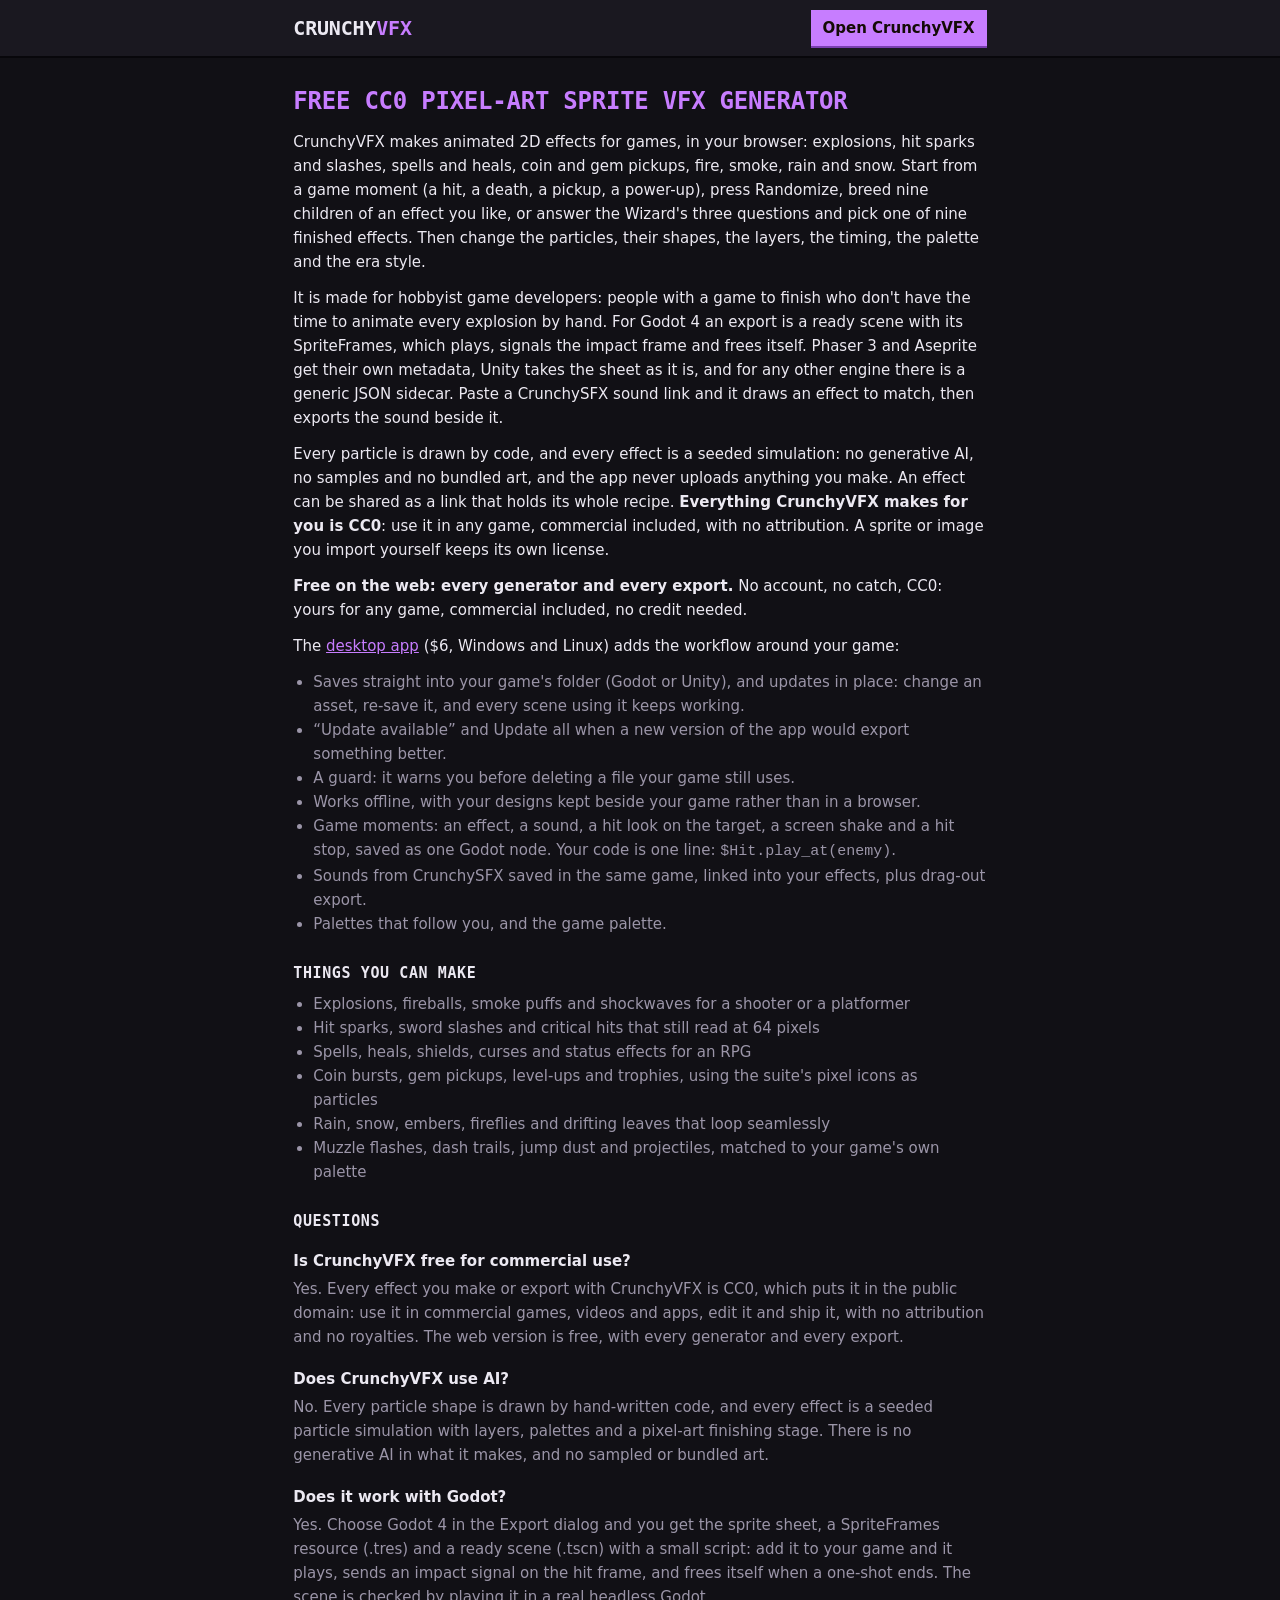
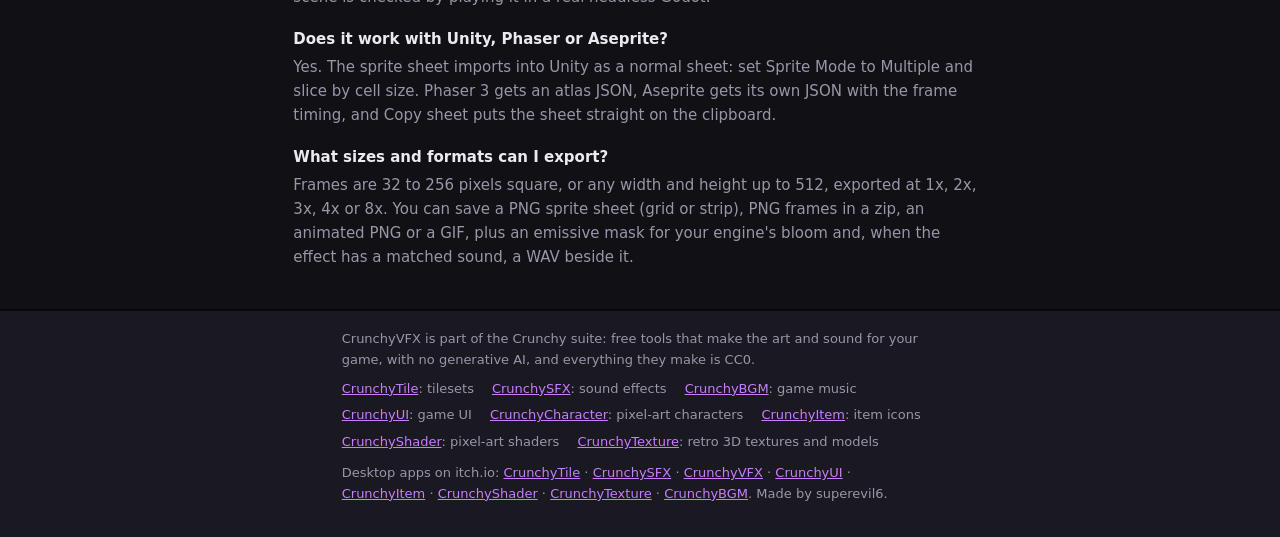
==== commit e75818cd: "Link CrunchyCharacter in the suite footer and desktop scope" ====
--- a/about.html
+++ b/about.html
@@ -159,6 +159,7 @@
     <li><a href="https://crunchysfx.com/">CrunchySFX</a>: sound effects</li>
     <li><a href="https://crunchybgm.com/">CrunchyBGM</a>: game music</li>
     <li><a href="https://crunchyui.com/">CrunchyUI</a>: game UI</li>
+    <li><a href="https://crunchycharacter.com/">CrunchyCharacter</a>: pixel-art characters</li>
     <li><a href="https://crunchyitem.com/">CrunchyItem</a>: item icons</li>
     <li><a href="https://crunchyshader.com/">CrunchyShader</a>: pixel-art shaders</li>
     <li><a href="https://crunchytexture.com/">CrunchyTexture</a>: retro 3D textures and models</li>
--- a/crunchy-base.css
+++ b/crunchy-base.css
@@ -1,4 +1,4 @@
-/* GENERATED from crunchyCore/crunchy-base.css @ 4e7c941 by tools/pull-core.mjs. DO NOT EDIT HERE: edit crunchyCore, then pull. */
+/* GENERATED from crunchyCore/crunchy-base.css @ 3a2ad24 by tools/pull-core.mjs. DO NOT EDIT HERE: edit crunchyCore, then pull. */
 /* sha256 2fadc3075599b3bab7d208c92e42cec6fb7a45a1b02104f42f2c59948c9b2658 */
 /* CRUNCHY BASE — the Crunchy suite's shared look (CONSOLIDATION-PLAN.md §9, TILE-DESIGN.md §105).
  *
